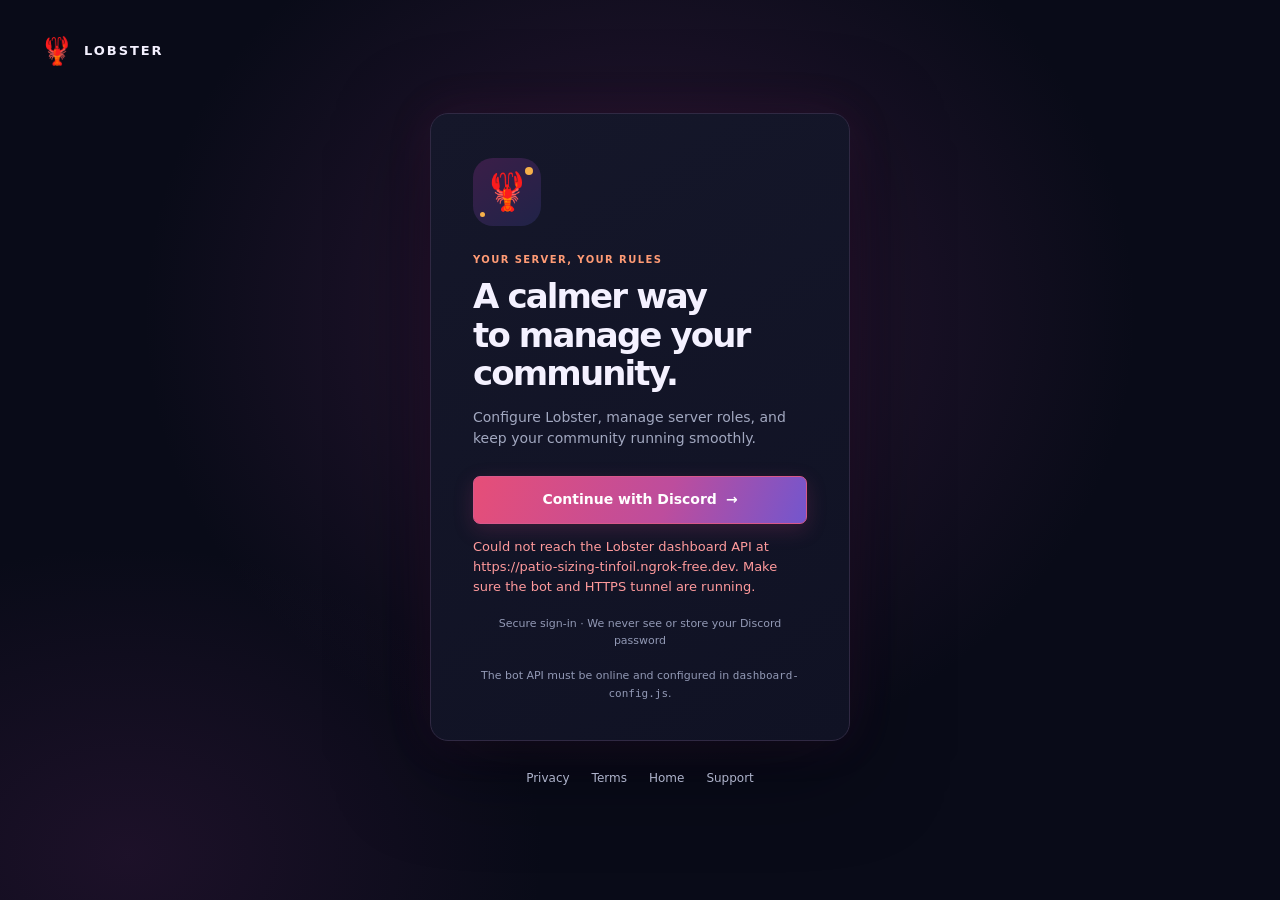
==== dashboard.html @ e535008e "Fix dashboard API access and add clean routes Use ngrok-compatible API requests, friendly dashboard " ====
<!doctype html>
<html lang="en">
  <head>
    <meta charset="utf-8">
    <meta name="viewport" content="width=device-width, initial-scale=1">
    <meta name="theme-color" content="#0b0d1c">
    <meta name="description" content="Manage your Discord server with the Lobster bot dashboard.">
    <meta http-equiv="Content-Security-Policy" content="default-src 'self'; script-src 'self'; style-src 'self' 'unsafe-inline'; img-src 'self' https://cdn.discordapp.com; connect-src 'self' https:; base-uri 'self'; object-src 'none'; form-action 'self'">
    <meta name="robots" content="noindex, nofollow">
    <title>Dashboard — Lobster</title>
    <link rel="stylesheet" href="dashboard.css">
    <script src="dashboard-config.js"></script>
    <script src="dashboard.js" defer></script>
  </head>
  <body>
    <div id="login-view" class="login-view">
      <a class="login-brand" href="/"><span>🦞</span> LOBSTER</a>
      <div class="login-card">
        <div class="login-art" aria-hidden="true"><span>🦞</span><i></i><b></b></div>
        <p class="eyebrow">YOUR SERVER, YOUR RULES</p>
        <h1>A calmer way<br>to manage your community.</h1>
        <p class="muted">Configure Lobster, manage server roles, and keep your community running smoothly.</p>
        <button id="login-button" class="button primary large">Continue with Discord <span>→</span></button>
        <p id="login-error" class="inline-error" role="alert" hidden></p>
        <p class="login-footnote">Secure sign-in · We never see or store your Discord password</p>
        <p class="login-footnote">The bot API must be online and configured in <code>dashboard-config.js</code>.</p>
      </div>
      <footer><a href="/privacy">Privacy</a><a href="/terms">Terms</a><a href="/">Home</a><a href="https://discord.gg/lobster" target="_blank" rel="noopener noreferrer">Support</a></footer>
    </div>

    <div id="app-view" class="app-shell" hidden>
      <aside id="sidebar" class="sidebar">
        <a class="sidebar-brand" href="/"><span>🦞</span> LOBSTER</a>
        <div class="server-shortcut">
          <div class="server-avatar">L</div>
          <div><strong>Control panel</strong><small>Discord bot dashboard</small></div>
        </div>
        <div class="nav-label">WORKSPACE</div>
        <nav id="navigation" class="navigation" aria-label="Dashboard pages">
          <button class="nav-item active" data-page="overview"><span>⌂</span> Home</button>
          <button class="nav-item" data-page="settings"><span>⚙</span> Settings</button>
          <button class="nav-item" data-page="roles"><span>♙</span> Role manager</button>
          <div class="nav-label nav-spaced">COMMUNITY</div>
          <button class="nav-item" data-page="welcome"><span>✦</span> Welcome & farewell</button>
          <button class="nav-item" data-page="automod"><span>⛨</span> Auto moderation</button>
          <button class="nav-item" data-page="verification"><span>✓</span> Verification</button>
          <button class="nav-item" data-page="logs"><span>▤</span> Audit logs</button>
          <button class="nav-item" data-page="levels"><span>↗</span> Level system</button>
          <button class="nav-item" data-page="replies"><span>↳</span> Auto replies</button>
          <button class="nav-item" data-page="security"><span>◈</span> Security</button>
          <button class="nav-item" data-page="server"><span>☷</span> Server tools</button>
        </nav>
        <div class="sidebar-bottom">
          <span class="status-dot"></span> Bot settings sync with Discord
          <a href="/privacy">Privacy & terms</a>
        </div>
      </aside>

      <main class="main-area">
        <header class="topbar">
          <button id="mobile-menu" class="icon-button mobile-menu" aria-label="Toggle navigation">☰</button>
          <div class="breadcrumbs"><span>Servers</span><b>/</b><strong id="breadcrumb-server">Select a server</strong></div>
          <div class="top-actions">
            <label class="server-select-label" for="guild-select">SERVER</label>
            <select id="guild-select" aria-label="Select a Discord server"><option value="">Loading servers…</option></select>
            <div id="user-menu" class="user-menu"></div>
          </div>
        </header>

        <div id="content" class="content">
          <div class="loading-state"><div class="spinner"></div><p>Connecting to Discord…</p></div>
        </div>
        <div id="toast" class="toast" role="status" aria-live="polite"></div>
      </main>
    </div>
  </body>
</html>
---- dashboard.css ----
:root {
  color-scheme: light;
  --bg: #f7f8fa;
  --paper: #fff;
  --ink: #272b35;
  --muted: #78808d;
  --line: #e9ebef;
  --orange: #ed6735;
  --orange-soft: #fff0e9;
  --green: #27956a;
  --sidebar: #181c25;
  --sidebar-text: #a9afbb;
  --shadow: 0 10px 30px rgba(25, 32, 46, .06);
}

* { box-sizing: border-box; }
body { margin: 0; background: var(--bg); color: var(--ink); font-family: Inter, ui-sans-serif, system-ui, -apple-system, BlinkMacSystemFont, "Segoe UI", sans-serif; font-size: 14px; line-height: 1.55; }
button, input, select, textarea { font: inherit; }
button { cursor: pointer; }
a { color: inherit; }
[hidden] { display: none !important; }

.login-view { display: flex; min-height: 100vh; flex-direction: column; align-items: center; justify-content: center; padding: 34px 20px; background: radial-gradient(ellipse at 50% 45%, #fff 0, #fbf8f5 42%, #f7f4f1 100%); }
.login-brand { position: absolute; top: 30px; left: 40px; display: flex; align-items: center; gap: 10px; color: var(--ink); font-size: 13px; font-weight: 850; letter-spacing: .15em; text-decoration: none; }
.login-brand span { font-size: 27px; letter-spacing: 0; }
.login-card { width: min(100%, 420px); padding: 44px 42px 38px; border: 1px solid var(--line); border-radius: 18px; background: var(--paper); box-shadow: var(--shadow); }
.login-art { position: relative; display: grid; width: 68px; height: 68px; place-items: center; margin-bottom: 26px; border-radius: 20px; background: var(--orange-soft); }
.login-art span { z-index: 1; font-size: 37px; }
.login-art i, .login-art b { position: absolute; width: 8px; height: 8px; border-radius: 50%; background: #f6b04a; }
.login-art i { top: 9px; right: 8px; }
.login-art b { bottom: 9px; left: 7px; width: 5px; height: 5px; }
.eyebrow { color: var(--orange); font-size: 10px; font-weight: 800; letter-spacing: .14em; }
.login-card h1 { margin: 10px 0 12px; font-size: 34px; line-height: 1.13; letter-spacing: -.055em; }
.muted { color: var(--muted); }
.login-card > .muted { margin-bottom: 26px; }
.button { display: inline-flex; min-height: 39px; align-items: center; justify-content: center; gap: 9px; padding: 9px 14px; border: 1px solid transparent; border-radius: 7px; background: white; color: var(--ink); font-weight: 700; transition: .15s ease; }
.button:hover { transform: translateY(-1px); }
.button.primary { background: var(--orange); color: white; box-shadow: 0 5px 12px #ed673533; }
.button.primary:hover { background: #d95728; }
.button.secondary { border-color: var(--line); background: white; }
.button.danger { border-color: #f3d2ce; background: #fff8f7; color: #c84639; }
.button.large { width: 100%; min-height: 48px; font-size: 14px; }
.login-footnote { margin: 18px 0 0; color: #9299a4; font-size: 11px; text-align: center; }
.login-view footer { display: flex; gap: 22px; margin-top: 28px; color: var(--muted); font-size: 12px; }
.login-view footer a { text-decoration: none; }
.inline-error { color: #bd3e34; font-size: 13px; }

.app-shell { min-height: 100vh; }
.sidebar { position: fixed; z-index: 3; top: 0; bottom: 0; left: 0; display: flex; width: 248px; flex-direction: column; padding: 20px 14px 14px; background: var(--sidebar); color: var(--sidebar-text); }
.sidebar-brand { display: flex; align-items: center; gap: 10px; padding: 0 11px 20px; color: white; font-size: 13px; font-weight: 850; letter-spacing: .15em; text-decoration: none; }
.sidebar-brand span { font-size: 26px; letter-spacing: 0; }
.server-shortcut { display: flex; align-items: center; gap: 10px; margin-bottom: 20px; padding: 12px 10px; border: 1px solid #ffffff10; border-radius: 9px; background: #ffffff08; }
.server-avatar { display: grid; width: 35px; height: 35px; flex: 0 0 35px; place-items: center; border-radius: 9px; background: #41495a; color: white; font-weight: 800; }
.server-shortcut strong, .server-shortcut small { display: block; max-width: 155px; overflow: hidden; text-overflow: ellipsis; white-space: nowrap; }
.server-shortcut strong { color: #fff; font-size: 12px; }
.server-shortcut small { margin-top: 2px; color: #9ca3b0; font-size: 10px; }
.nav-label { padding: 7px 10px; color: #737b8b; font-size: 9px; font-weight: 800; letter-spacing: .14em; }
.nav-spaced { margin-top: 12px; }
.navigation { overflow-y: auto; }
.nav-item { display: flex; width: 100%; align-items: center; gap: 12px; margin: 2px 0; padding: 9px 11px; border: 0; border-radius: 7px; background: transparent; color: #a9afbb; text-align: left; transition: .14s; }
.nav-item span { width: 17px; color: #8992a1; font-size: 15px; text-align: center; }
.nav-item:hover { background: #ffffff0b; color: white; }
.nav-item.active { background: #ed67351e; color: #ff986f; font-weight: 700; }
.nav-item.active span { color: #ff986f; }
.sidebar-bottom { margin-top: auto; padding: 15px 10px 4px; border-top: 1px solid #ffffff12; color: #8992a1; font-size: 10px; }
.status-dot, .online-dot { display: inline-block; width: 7px; height: 7px; margin-right: 5px; border-radius: 50%; background: #43c58b; }
.sidebar-bottom a { display: block; margin-top: 10px; color: #c0c5cf; text-decoration: none; }

.main-area { min-height: 100vh; margin-left: 248px; }
.topbar { position: sticky; z-index: 2; top: 0; display: flex; min-height: 69px; align-items: center; justify-content: space-between; gap: 20px; padding: 0 36px; border-bottom: 1px solid var(--line); background: #ffffffed; backdrop-filter: blur(10px); }
.breadcrumbs { display: flex; align-items: center; gap: 11px; color: var(--muted); font-size: 12px; }
.breadcrumbs b { color: #c0c5ce; font-weight: 500; }
.breadcrumbs strong { color: var(--ink); font-size: 13px; }
.top-actions { display: flex; align-items: center; gap: 9px; }
.server-select-label { color: #969daa; font-size: 9px; font-weight: 800; letter-spacing: .12em; }
.top-actions select { width: min(240px, 30vw); min-height: 36px; padding: 7px 30px 7px 10px; border: 1px solid var(--line); border-radius: 7px; background: white; color: var(--ink); font-weight: 650; }
.user-menu { display: flex; align-items: center; gap: 8px; margin-left: 7px; }
.user-menu img { width: 31px; height: 31px; border-radius: 50%; background: var(--orange-soft); }
.user-menu button { border: 0; background: none; color: var(--muted); font-size: 11px; }
.content { max-width: 1320px; margin: 0 auto; padding: 32px 36px 60px; }
.page-heading { display: flex; align-items: flex-start; justify-content: space-between; gap: 20px; margin-bottom: 26px; }
.page-heading h1 { margin: 2px 0 3px; font-size: 27px; letter-spacing: -.045em; }
.page-heading p { margin: 0; color: var(--muted); }
.eyebrow.small { margin: 0 0 5px; font-size: 9px; }
.grid { display: grid; grid-template-columns: repeat(2, minmax(0, 1fr)); gap: 17px; }
.grid.three { grid-template-columns: repeat(3, minmax(0, 1fr)); }
.grid.one { grid-template-columns: 1fr; }
.card { min-width: 0; padding: 20px; border: 1px solid var(--line); border-radius: 10px; background: var(--paper); box-shadow: 0 2px 4px #20283805; }
.card + .card { margin-top: 17px; }
.grid .card + .card { margin-top: 0; }
.card-head { display: flex; align-items: flex-start; justify-content: space-between; gap: 14px; margin-bottom: 16px; }
.card-head h2, .card h2 { margin: 0; font-size: 14px; letter-spacing: -.02em; }
.card-head p { margin: 3px 0 0; color: var(--muted); font-size: 11px; }
.stats-card { position: relative; overflow: hidden; }
.stats-card .stat-label { color: var(--muted); font-size: 11px; }
.stats-card .stat-value { margin-top: 7px; font-size: 26px; font-weight: 780; letter-spacing: -.04em; }
.stats-card .stat-icon { position: absolute; top: 16px; right: 17px; color: var(--orange); font-size: 20px; }
.welcome-banner { display: flex; align-items: center; justify-content: space-between; gap: 18px; padding: 20px 22px; border-radius: 10px; background: linear-gradient(105deg, #282b37, #444052); color: white; }
.welcome-banner h2 { margin: 1px 0 3px; font-size: 18px; }
.welcome-banner p { margin: 0; color: #c5c6d0; font-size: 12px; }
.welcome-banner .button { flex: 0 0 auto; }
.quick-grid { margin-top: 18px; }
.quick-action { display: flex; width: 100%; align-items: center; gap: 12px; padding: 14px; border: 1px solid var(--line); border-radius: 9px; background: white; color: var(--ink); text-align: left; }
.quick-action:hover { border-color: #f1b299; }
.quick-icon { display: grid; width: 34px; height: 34px; flex: 0 0 34px; place-items: center; border-radius: 9px; background: var(--orange-soft); color: var(--orange); font-size: 16px; }
.quick-action strong, .quick-action small { display: block; }
.quick-action strong { font-size: 12px; }
.quick-action small { margin-top: 2px; color: var(--muted); font-size: 10px; }
.field { display: grid; gap: 6px; margin-bottom: 15px; }
.field:last-child { margin-bottom: 0; }
.field label, .field-label { color: #434956; font-size: 11px; font-weight: 700; }
.field-help { margin-top: -3px; color: var(--muted); font-size: 10px; }
.field input:not([type=checkbox]):not([type=color]), .field select, .field textarea, .role-input { width: 100%; min-height: 38px; padding: 8px 10px; border: 1px solid #e1e4e9; border-radius: 6px; outline: none; background: white; color: var(--ink); }
.field textarea { min-height: 79px; resize: vertical; }
.field input:focus, .field select:focus, .field textarea:focus, .role-input:focus { border-color: #ee9a77; box-shadow: 0 0 0 3px #ed67351c; }
.field input[type=color] { width: 54px; height: 36px; padding: 2px; border: 1px solid var(--line); border-radius: 6px; background: white; }
.form-row { display: grid; grid-template-columns: repeat(2, minmax(0, 1fr)); gap: 12px; }
.switch-row { display: flex; min-height: 52px; align-items: center; justify-content: space-between; gap: 14px; padding: 10px 0; border-bottom: 1px solid #f0f1f3; }
.switch-row:first-child { padding-top: 0; }
.switch-row:last-of-type { border-bottom: 0; }
.switch-copy strong, .switch-copy small { display: block; }
.switch-copy strong { font-size: 12px; }
.switch-copy small { margin-top: 2px; color: var(--muted); font-size: 10px; }
.switch { position: relative; display: inline-flex; width: 36px; height: 20px; flex: 0 0 36px; }
.switch input { width: 1px; height: 1px; opacity: 0; }
.switch span { position: absolute; inset: 0; border-radius: 20px; background: #c9cdd4; cursor: pointer; transition: .18s; }
.switch span::before { position: absolute; top: 3px; left: 3px; width: 14px; height: 14px; border-radius: 50%; background: white; content: ""; transition: .18s; box-shadow: 0 1px 3px #0002; }
.switch input:checked + span { background: #36aa7c; }
.switch input:checked + span::before { transform: translateX(16px); }
.switch input:focus-visible + span { outline: 3px solid #ed673550; }
.inline-controls { display: grid; grid-template-columns: repeat(2, minmax(0, 1fr)); gap: 9px; margin: 8px 0 4px; }
.inline-controls .field { margin: 0; }
.form-actions { display: flex; align-items: center; justify-content: flex-end; gap: 9px; margin-top: 17px; padding-top: 14px; border-top: 1px solid #f0f1f3; }
.save-status { margin-right: auto; color: var(--green); font-size: 11px; }
.hint { padding: 11px 13px; border-radius: 7px; background: #f6f7f9; color: #67707d; font-size: 11px; }
.warning { background: #fff5e9; color: #815b26; }
.category-table { width: 100%; border-collapse: collapse; }
.category-table th { padding: 5px 7px 10px; color: #8b93a0; font-size: 9px; letter-spacing: .06em; text-align: left; text-transform: uppercase; }
.category-table td { padding: 8px 7px; border-top: 1px solid #f0f1f3; }
.category-table td:last-child { min-width: 150px; }
.category-table select { width: 100%; min-height: 33px; padding: 5px 7px; border: 1px solid #e5e7eb; border-radius: 5px; background: white; color: var(--ink); font-size: 10px; }
.table-wrap { overflow-x: auto; }
.role-card { display: grid; grid-template-columns: minmax(0, 1fr) 92px auto; align-items: center; gap: 10px; padding: 10px 0; border-top: 1px solid #f0f1f3; }
.role-name { display: flex; min-width: 0; align-items: center; gap: 8px; }
.role-color { width: 12px; height: 12px; flex: 0 0 12px; border: 1px solid #0001; border-radius: 50%; }
.role-input { min-height: 34px; padding: 6px 8px; }
.role-color-input { width: 38px; height: 31px; padding: 2px; border: 1px solid var(--line); border-radius: 5px; }
.role-edit-actions { display: flex; gap: 5px; }
.button.small { min-height: 31px; padding: 5px 9px; font-size: 10px; }
.bot-tag { padding: 3px 6px; border-radius: 4px; background: #f0f1f3; color: #777f8c; font-size: 9px; }
.empty-state { padding: 32px 16px; color: var(--muted); text-align: center; }
.empty-state strong { display: block; margin-bottom: 4px; color: var(--ink); }
.loading-state { display: grid; min-height: 55vh; align-content: center; justify-items: center; color: var(--muted); }
.spinner { width: 27px; height: 27px; border: 3px solid #e4e7eb; border-top-color: var(--orange); border-radius: 50%; animation: spin .8s linear infinite; }
@keyframes spin { to { transform: rotate(360deg); } }
.toast { position: fixed; z-index: 8; right: 26px; bottom: 24px; max-width: 380px; padding: 11px 15px; border-radius: 8px; background: #292d37; color: white; box-shadow: var(--shadow); opacity: 0; pointer-events: none; transform: translateY(8px); transition: .2s; }
.toast.show { opacity: 1; transform: translateY(0); }
.toast.error { background: #ad4035; }
.icon-button { width: 36px; height: 34px; border: 1px solid var(--line); border-radius: 6px; background: white; color: var(--ink); }
.mobile-menu { display: none; }

@media (max-width: 1050px) {
  .sidebar { width: 218px; }
  .main-area { margin-left: 218px; }
  .topbar { padding: 0 23px; }
  .content { padding: 28px 23px 50px; }
}
@media (max-width: 760px) {
  .sidebar { width: 248px; box-shadow: 12px 0 30px #13172033; transform: translateX(-105%); transition: transform .2s; }
  .sidebar.open { transform: translateX(0); }
  .main-area { margin-left: 0; }
  .topbar { min-height: 60px; gap: 9px; padding: 0 13px; }
  .mobile-menu { display: block; flex: 0 0 36px; }
  .breadcrumbs { gap: 6px; overflow: hidden; white-space: nowrap; }
  .breadcrumbs > span, .breadcrumbs > b { display: none; }
  .top-actions { gap: 6px; }
  .server-select-label { display: none; }
  .top-actions select { width: min(38vw, 180px); }
  .user-menu img { width: 28px; height: 28px; }
  .user-menu button { display: none; }
  .content { padding: 24px 14px 40px; }
  .grid, .grid.three { grid-template-columns: 1fr; }
  .page-heading { margin-bottom: 19px; }
  .page-heading h1 { font-size: 23px; }
  .welcome-banner { align-items: flex-start; flex-direction: column; }
  .login-brand { top: 18px; left: 20px; }
  .login-card { padding: 33px 24px 28px; }
  .category-table td:last-child { min-width: 125px; }
}
@media (max-width: 420px) {
  .form-row { grid-template-columns: 1fr; gap: 0; }
  .role-card { grid-template-columns: minmax(0, 1fr) 64px; }
  .role-edit-actions { grid-column: 1 / -1; justify-content: flex-end; }
}

/* Lobster's midnight plum dashboard theme */
:root {
  color-scheme: dark;
  --bg: #090b18;
  --paper: #111528;
  --ink: #f4f1ff;
  --muted: #9ca3bd;
  --line: #272943;
  --orange: #ff7957;
  --orange-soft: #351c32;
  --green: #49d6a0;
  --sidebar: #0d1020;
  --sidebar-text: #aeb3cb;
  --shadow: 0 18px 48px #05061180;
}

body {
  background:
    radial-gradient(ellipse at 82% -15%, #722b7152 0, transparent 38rem),
    radial-gradient(ellipse at 27% 105%, #49218b30 0, transparent 42rem),
    var(--bg);
  color: var(--ink);
}

.login-view {
  background:
    radial-gradient(ellipse at 50% 35%, #57275a70 0, transparent 31rem),
    radial-gradient(ellipse at 10% 95%, #58225b40 0, transparent 26rem),
    #090b18;
}
.login-brand, .login-card h1 { color: #f4f1ff; }
.login-card {
  border-color: #302943;
  background: linear-gradient(150deg, #15172a, #101224);
  box-shadow: 0 24px 90px #03040b80, 0 0 45px #c3338220;
}
.login-art { background: linear-gradient(145deg, #3b1e48, #202348); }
.login-footnote { color: #9299b5; }
.login-view footer { color: #aeb3cb; }
.inline-error { color: #ff9a9c; }

.app-shell { position: relative; isolation: isolate; }
.app-shell::before {
  position: fixed;
  z-index: -1;
  inset: 0;
  background:
    radial-gradient(ellipse at 74% 0%, #74266a2b 0, transparent 38rem),
    radial-gradient(ellipse at 14% 100%, #4e26872b 0, transparent 42rem);
  content: "";
  pointer-events: none;
}
.sidebar {
  border-right: 1px solid #28243e;
  background: linear-gradient(180deg, #0c1220f7, #140c22f7 72%, #1b0c28f7);
  box-shadow: 12px 0 40px #05051025;
}
.sidebar-brand { border-bottom: 1px solid #ffffff0b; }
.sidebar-brand span { filter: drop-shadow(0 0 12px #ff77586b); }
.server-shortcut {
  border-color: #a7477933;
  background: linear-gradient(110deg, #44204482, #25234875);
}
.server-avatar {
  border: 1px solid #f78a7b45;
  background: linear-gradient(145deg, #e14c83, #6638b6);
  box-shadow: 0 0 18px #d84a8730;
}
.server-shortcut strong { color: #f5f2ff; }
.server-shortcut small { color: #a6abc5; }
.nav-label { color: #777f9c; }
.nav-item { color: #aeb3cb; }
.nav-item span { color: #9299b5; }
.nav-item:hover { background: #ffffff0c; color: #fff; }
.nav-item.active {
  background: linear-gradient(100deg, #c4427938, #7350c02c);
  color: #ffd6eb;
  box-shadow: inset 2px 0 #f06d9c, 0 5px 20px #03040b20;
}
.nav-item.active span { color: #ff8aba; }
.sidebar-bottom { border-color: #ffffff12; color: #9299b5; }
.sidebar-bottom a { color: #e1d9f4; }

.main-area { background: transparent; }
.topbar {
  border-color: #29243d;
  background: #0b0d1de8;
  box-shadow: 0 8px 30px #05061124;
}
.breadcrumbs { color: #9ca3bd; }
.breadcrumbs b { color: #5c6079; }
.breadcrumbs strong { color: #f4f1ff; }
.server-select-label { color: #888fae; }
.top-actions select {
  border-color: #33314d;
  background: #15172a;
  color: #f1efff;
}
.user-menu img { background: #302141; box-shadow: 0 0 0 2px #e66a9b55; }
.user-menu button { color: #bbc0d5; }
.page-heading h1 { color: #fbf8ff; }
.page-heading > div > p:not(.eyebrow) { color: #a2a8c0; }
.eyebrow { color: #ff9b75; }
.eyebrow.small { color: #e883a9; }

.card {
  border-color: #282b45;
  background: linear-gradient(145deg, #14182c, #101326);
  box-shadow: 0 9px 26px #03040b38, inset 0 1px #ffffff06;
}
.card-head h2, .card h2 { color: #f1efff; }
.card-head p, .muted { color: #a2a8c0; }
.stats-card {
  background:
    radial-gradient(ellipse at 100% 0%, #c6478430, transparent 12rem),
    linear-gradient(145deg, #171a30, #101326);
}
.stats-card .stat-label { color: #a2a8c0; }
.stats-card .stat-value { color: #fbf8ff; }
.stats-card .stat-icon { color: #f17fa8; text-shadow: 0 0 15px #db538c70; }
.welcome-banner {
  border: 1px solid #df72a53b;
  background:
    radial-gradient(ellipse at 86% 12%, #be4c9b43, transparent 19rem),
    linear-gradient(110deg, #261633, #1a1b3a 58%, #31183b);
  box-shadow: 0 16px 40px #05061150, inset 0 1px #ffffff0b;
}
.welcome-banner h2 { color: #fff7fc; }
.welcome-banner p { color: #c1b8ce; }
.quick-action {
  border-color: #292b45;
  background: linear-gradient(145deg, #15192c, #101326);
  color: #f2efff;
}
.quick-action:hover { border-color: #bd568955; background: #1b1a32; }
.quick-action small { color: #a2a8c0; }
.quick-icon {
  border: 1px solid #d4578738;
  background: linear-gradient(145deg, #542647, #28234a);
  color: #ff93b8;
}

.field label, .field-label { color: #d5d3e8; }
.field input:not([type=checkbox]):not([type=color]),
.field select, .field textarea, .role-input,
.category-table select {
  border-color: #343650;
  background: #0c1020;
  color: #f1efff;
}
.field select option { background: #111528; color: #f1efff; }
.field input:focus, .field select:focus, .field textarea:focus, .role-input:focus {
  border-color: #df719e;
  box-shadow: 0 0 0 3px #dc5c9924;
}
.field input[type=color], .role-color-input {
  border-color: #343650;
  background: #0c1020;
}
.switch-row, .form-actions, .role-card { border-color: #292b43; }
.switch-copy strong { color: #ece9fa; }
.switch-copy small, .field-help { color: #999fb8; }
.switch span { background: #4d5268; }
.switch input:checked + span { background: #37b98c; }
.switch input:focus-visible + span { outline-color: #e879aa70; }
.button {
  border-color: #353650;
  background: #191c31;
  color: #efedff;
}
.button.primary {
  border-color: #d7588a;
  background: linear-gradient(110deg, #e64e78, #bd4d9d 58%, #7356cd);
  color: #fff;
  box-shadow: 0 6px 20px #c23e7935;
}
.button.primary:hover { background: linear-gradient(110deg, #f05d83, #c956a8 58%, #8063de); }
.button.secondary { border-color: #393650; background: #19182d; color: #e8e4f5; }
.button.danger { border-color: #6d354a; background: #321a2a; color: #ff9aa6; }
.save-status { color: #66ddb0; }
.hint { background: #1c2035; color: #b4bad0; }
.hint.warning, .warning { background: #39291e; color: #ffd291; }
.category-table th { color: #a2a8c0; }
.category-table td, .role-card { border-color: #292b43; }
.bot-tag { background: #292d43; color: #b3bad2; }
.role-color { border-color: #ffffff30; }
.empty-state { color: #a2a8c0; }
.empty-state strong { color: #f1efff; }
.loading-state { color: #a2a8c0; }
.spinner { border-color: #353650; border-top-color: #f17fa8; }
.toast { background: #252239; color: #fff; }
.toast.error { background: #8b3448; }
.icon-button {
  border-color: #353650;
  background: #15172a;
  color: #ece9fa;
}

@media (max-width: 760px) {
  .sidebar { box-shadow: 15px 0 45px #050510b0; }
  .topbar { background: #0b0d1df5; }
}
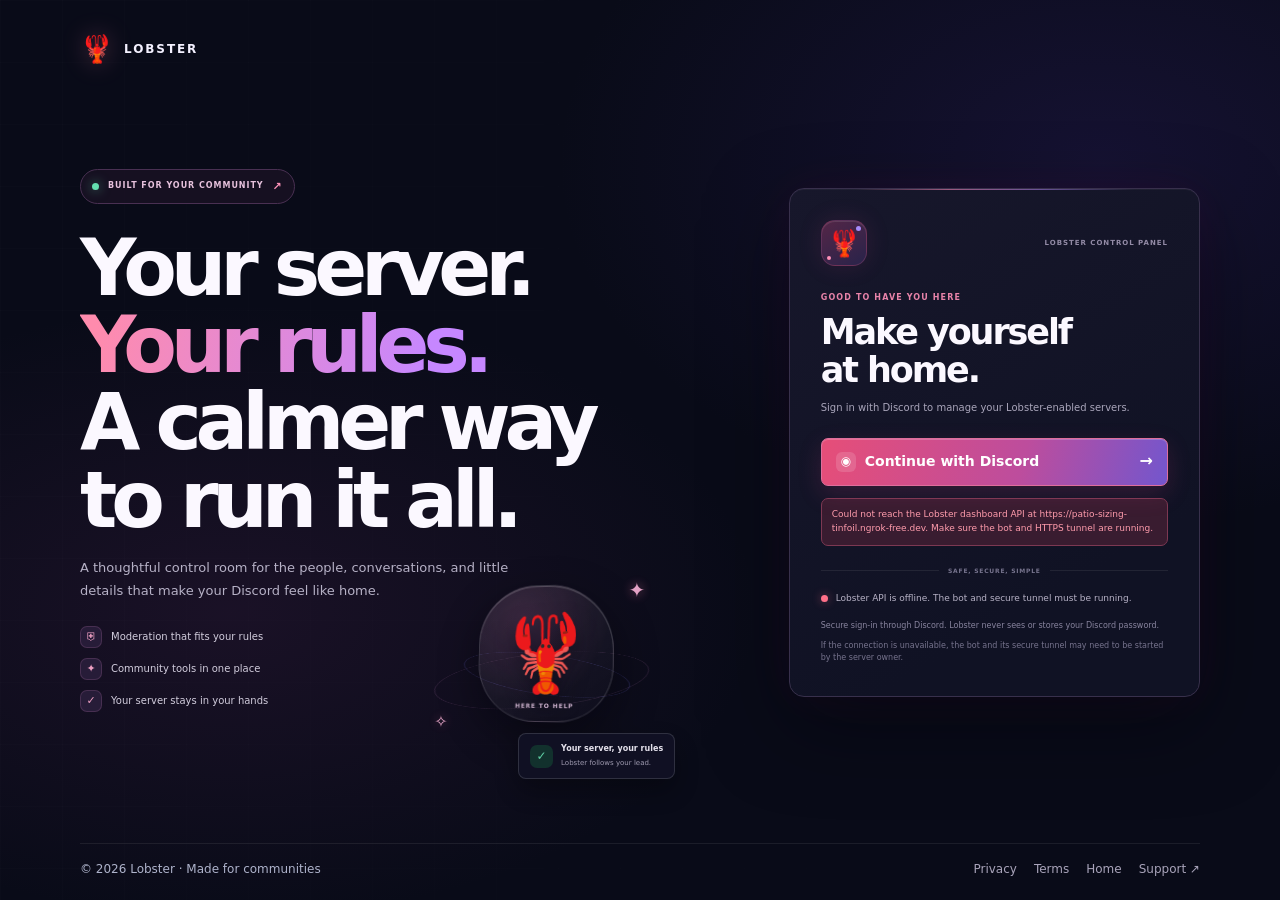
==== commit b20be8b6: "Redesign dashboard sign-in experience Co-authored-by: Copilot <223556219+Copilot@users.noreply.githu" ====
--- a/dashboard.html
+++ b/dashboard.html
@@ -15,17 +15,39 @@
   <body>
     <div id="login-view" class="login-view">
       <a class="login-brand" href="/"><span>🦞</span> LOBSTER</a>
-      <div class="login-card">
-        <div class="login-art" aria-hidden="true"><span>🦞</span><i></i><b></b></div>
-        <p class="eyebrow">YOUR SERVER, YOUR RULES</p>
-        <h1>A calmer way<br>to manage your community.</h1>
-        <p class="muted">Configure Lobster, manage server roles, and keep your community running smoothly.</p>
-        <button id="login-button" class="button primary large">Continue with Discord <span>→</span></button>
-        <p id="login-error" class="inline-error" role="alert" hidden></p>
-        <p class="login-footnote">Secure sign-in · We never see or store your Discord password</p>
-        <p class="login-footnote">The bot API must be online and configured in <code>dashboard-config.js</code>.</p>
-      </div>
-      <footer><a href="/privacy">Privacy</a><a href="/terms">Terms</a><a href="/">Home</a><a href="https://discord.gg/lobster" target="_blank" rel="noopener noreferrer">Support</a></footer>
+      <main class="login-layout">
+        <section class="login-showcase">
+          <a class="login-kicker" href="https://discord.gg/lobster" target="_blank" rel="noopener noreferrer"><span></span> BUILT FOR YOUR COMMUNITY <b>↗</b></a>
+          <h1>Your server.<br><span>Your rules.</span><br>A calmer way<br>to run it all.</h1>
+          <p class="login-showcase-copy">A thoughtful control room for the people, conversations, and little details that make your Discord feel like home.</p>
+          <div class="login-benefits" aria-label="Lobster dashboard features">
+            <span><i>⛨</i> Moderation that fits your rules</span>
+            <span><i>✦</i> Community tools in one place</span>
+            <span><i>✓</i> Your server stays in your hands</span>
+          </div>
+          <div class="login-crab-scene" aria-hidden="true">
+            <div class="login-orbit login-orbit-one"></div>
+            <div class="login-orbit login-orbit-two"></div>
+            <span class="login-crab-spark login-spark-one">✦</span>
+            <span class="login-crab-spark login-spark-two">✧</span>
+            <div class="login-crab-glass"><span>🦞</span><small>HERE TO HELP</small></div>
+            <div class="login-trust-float"><i>✓</i><span><b>Your server, your rules</b><small>Lobster follows your lead.</small></span></div>
+          </div>
+        </section>
+        <section class="login-card" aria-labelledby="login-title">
+          <div class="login-card-top"><span class="login-art" aria-hidden="true"><span>🦞</span><i></i><b></b></span><span class="login-card-label">LOBSTER CONTROL PANEL</span></div>
+          <p class="eyebrow">GOOD TO HAVE YOU HERE</p>
+          <h2 id="login-title">Make yourself<br>at home.</h2>
+          <p class="login-card-copy">Sign in with Discord to manage your Lobster-enabled servers.</p>
+          <button id="login-button" class="button primary large"><span class="discord-mark" aria-hidden="true">◉</span> Continue with Discord <span class="login-button-arrow" aria-hidden="true">→</span></button>
+          <p id="login-error" class="inline-error" role="alert" hidden></p>
+          <div class="login-divider"><span></span><small>SAFE, SECURE, SIMPLE</small><span></span></div>
+          <div class="login-api-status" aria-live="polite"><i id="login-api-status-dot"></i><span id="login-api-status-text">Checking the Lobster connection…</span></div>
+          <p class="login-footnote">Secure sign-in through Discord. Lobster never sees or stores your Discord password.</p>
+          <p class="login-footnote login-api-help">If the connection is unavailable, the bot and its secure tunnel may need to be started by the server owner.</p>
+        </section>
+      </main>
+      <footer class="login-footer"><span>© 2026 Lobster · Made for communities</span><nav aria-label="Legal and support"><a href="/privacy">Privacy</a><a href="/terms">Terms</a><a href="/">Home</a><a href="https://discord.gg/lobster" target="_blank" rel="noopener noreferrer">Support <span aria-hidden="true">↗</span></a></nav></footer>
     </div>
 
     <div id="app-view" class="app-shell" hidden>
--- a/dashboard.css
+++ b/dashboard.css
@@ -395,3 +395,237 @@
   .sidebar { box-shadow: 15px 0 45px #050510b0; }
   .topbar { background: #0b0d1df5; }
 }
+
+.welcome-banner-actions { display: flex; flex-wrap: wrap; gap: 8px; }
+.overview-features, .overview-bot-status { margin-top: 18px; }
+.feature-status-grid { display: grid; grid-template-columns: repeat(2, minmax(0, 1fr)); gap: 8px 18px; }
+.feature-status {
+  display: flex;
+  min-width: 0;
+  align-items: center;
+  gap: 10px;
+  padding: 11px 9px;
+  border: 1px solid transparent;
+  border-radius: 8px;
+  background: transparent;
+  color: var(--ink);
+  text-align: left;
+  cursor: pointer;
+}
+.feature-status:hover, .feature-status:focus-visible { border-color: #393650; background: #19182d; outline: none; }
+.feature-status-dot { width: 8px; height: 8px; flex: 0 0 8px; border-radius: 50%; background: #747a91; }
+.feature-status-dot.is-active { background: #49d6a0; box-shadow: 0 0 10px #49d6a055; }
+.feature-status-copy { min-width: 0; flex: 1; }
+.feature-status-copy strong, .feature-status-copy small { display: block; }
+.feature-status-copy strong { font-size: 11px; }
+.feature-status-copy small { overflow: hidden; margin-top: 3px; color: var(--muted); font-size: 10px; text-overflow: ellipsis; white-space: nowrap; }
+.feature-status-state { color: var(--muted); font-size: 10px; }
+.feature-status-dot.is-active + .feature-status-copy + .feature-status-state { color: #66ddb0; }
+.overview-bot-status .muted { margin-bottom: 0; }
+
+@media (max-width: 760px) {
+  .welcome-banner-actions { width: 100%; }
+  .feature-status-grid { grid-template-columns: 1fr; }
+}
+
+.automod-rules-grid { display: grid; grid-template-columns: repeat(2, minmax(0, 1fr)); gap: 12px; margin-top: 16px; }
+.automod-rule-card { min-width: 0; padding: 15px; border: 1px solid var(--line); border-radius: 9px; background: linear-gradient(145deg, #15192c, #101326); }
+.automod-rule-top { display: flex; align-items: flex-start; justify-content: space-between; gap: 10px; }
+.automod-rule-top .switch-row { min-width: 0; flex: 1; align-items: flex-start; gap: 8px; padding: 0; border: 0; }
+.automod-rule-top .switch-copy { min-width: 0; }
+.automod-rule-top .switch-copy strong { font-size: 12px; }
+.automod-rule-top .switch-copy small { line-height: 1.5; }
+.automod-rule-state { flex: 0 0 auto; padding: 3px 7px; border-radius: 20px; background: #292d43; color: #b3bad2; font-size: 9px; }
+.automod-rule-state.is-on { background: #14352f; color: #66ddb0; }
+.automod-rule-settings { margin-top: 11px; border-top: 1px solid #292b43; }
+.automod-rule-settings summary { padding-top: 10px; color: #f29aba; font-size: 10px; cursor: pointer; }
+.automod-rule-controls { display: grid; grid-template-columns: repeat(2, minmax(0, 1fr)); gap: 0 10px; padding-top: 12px; }
+.automod-rule-controls .field { min-width: 0; }
+.automod-words-card { grid-column: 1 / -1; }
+.automod-words-card .field { margin: 15px 0 0; }
+.automod-note { margin-top: 15px; }
+.protection-scope { margin: 14px 0; padding: 12px; border: 1px solid #292b43; border-radius: 8px; background: #0c1020; }
+.protection-scope > strong { font-size: 11px; }
+.protection-tags { display: flex; flex-wrap: wrap; gap: 6px; margin: 9px 0; }
+.protection-tags span { padding: 5px 8px; border: 1px solid #393650; border-radius: 20px; color: #d5d1e8; font-size: 10px; }
+
+@media (max-width: 760px) {
+  .automod-rules-grid { grid-template-columns: 1fr; }
+  .automod-words-card { grid-column: auto; }
+}
+
+.login-view {
+  position: relative;
+  display: flex;
+  min-height: 100vh;
+  flex-direction: column;
+  justify-content: space-between;
+  overflow: hidden;
+  padding: 28px max(32px, calc((100vw - 1220px) / 2)) 21px;
+  background:
+    radial-gradient(ellipse at 18% 68%, #57275a38 0, transparent 33rem),
+    radial-gradient(ellipse at 86% 18%, #3c27843d 0, transparent 34rem),
+    #090b18;
+}
+.login-view::before {
+  position: absolute;
+  inset: 0;
+  background-image: linear-gradient(#ffffff05 1px, transparent 1px), linear-gradient(90deg, #ffffff05 1px, transparent 1px);
+  background-size: 62px 62px;
+  content: "";
+  mask-image: linear-gradient(90deg, #0009, transparent 85%);
+  pointer-events: none;
+}
+.login-brand {
+  position: relative;
+  z-index: 1;
+  top: auto;
+  left: auto;
+  display: inline-flex;
+  width: fit-content;
+  align-items: center;
+  gap: 10px;
+  color: #f4f1ff;
+  font-size: 12px;
+  letter-spacing: .16em;
+}
+.login-brand { width: min(100%, 1120px); }
+.login-brand span { filter: drop-shadow(0 0 12px #f17fa866); }
+.login-layout {
+  position: relative;
+  z-index: 1;
+  display: grid;
+  width: min(100%, 1120px);
+  grid-template-columns: minmax(0, 1.15fr) minmax(360px, .78fr);
+  align-items: center;
+  gap: clamp(45px, 8vw, 120px);
+  margin: 28px auto;
+}
+.login-showcase { position: relative; min-width: 0; padding: 10px 0 15px; }
+.login-kicker {
+  display: inline-flex;
+  align-items: center;
+  gap: 9px;
+  padding: 8px 11px;
+  border: 1px solid #493052;
+  border-radius: 30px;
+  background: #1e1327a8;
+  color: #e7c2dd;
+  font-size: 8px;
+  font-weight: 850;
+  letter-spacing: .12em;
+  text-decoration: none;
+}
+.login-kicker > span { width: 7px; height: 7px; border-radius: 50%; background: #65dfb0; box-shadow: 0 0 12px #65dfb0a0; }
+.login-kicker b { color: #ff92b9; font-size: 11px; }
+.login-showcase h1 {
+  margin: 26px 0 17px;
+  color: #fbf8ff;
+  font-size: clamp(3.4rem, 6.1vw, 5.5rem);
+  font-weight: 830;
+  line-height: .99;
+  letter-spacing: -.078em;
+}
+.login-showcase h1 span, .login-showcase h1 br + span {
+  background: linear-gradient(100deg, #ff8bad 5%, #c687ff 85%);
+  background-clip: text;
+  -webkit-text-fill-color: transparent;
+}
+.login-showcase-copy { max-width: 445px; margin: 0; color: #b6b1c6; font-size: 13px; line-height: 1.8; }
+.login-benefits { display: grid; gap: 10px; margin-top: 23px; }
+.login-benefits span { display: flex; align-items: center; gap: 9px; color: #d2cddd; font-size: 10px; }
+.login-benefits i { display: grid; width: 22px; height: 22px; place-items: center; border: 1px solid #9f629544; border-radius: 7px; background: #271c38; color: #ed9fc2; font-size: 11px; font-style: normal; }
+.login-crab-scene { position: absolute; right: 3%; bottom: -53px; width: 245px; height: 205px; perspective: 700px; opacity: .94; pointer-events: none; }
+.login-orbit { position: absolute; top: 35px; left: 10px; width: 225px; height: 135px; border: 1px solid #c884c42b; border-radius: 50%; transform: rotateX(68deg) rotateZ(-23deg); }
+.login-orbit-two { top: 48px; left: 31px; width: 180px; height: 100px; border-color: #8582ff30; transform: rotateX(68deg) rotateZ(28deg); }
+.login-crab-glass { position: absolute; top: 9px; left: 53px; display: grid; width: 138px; height: 138px; place-items: center; border: 1px solid #ffffff27; border-radius: 43% 48% 40% 43%; background: radial-gradient(circle at 35% 25%, #75416a55, transparent 62%), linear-gradient(145deg, #ffffff14, #ffffff03); box-shadow: 0 15px 45px #03020b80, inset 0 1px #ffffff34; transform: rotateY(-12deg) rotateX(5deg); animation: login-crab-float 6s ease-in-out infinite; }
+.login-crab-glass > span { font-size: 76px; line-height: 1; filter: drop-shadow(0 10px 10px #02020b80); }
+.login-crab-glass small { position: absolute; bottom: 11px; color: #dbbeda; font-size: 6px; font-weight: 850; letter-spacing: .15em; }
+.login-crab-spark { position: absolute; z-index: 2; color: #f1acd0; text-shadow: 0 0 12px #ff82ac99; animation: login-sparkle 3s ease-in-out infinite; }
+.login-spark-one { top: 0; right: 23px; font-size: 20px; }
+.login-spark-two { bottom: 45px; left: 11px; font-size: 16px; animation-delay: -1s; }
+.login-trust-float { position: absolute; z-index: 3; right: -7px; bottom: 1px; display: flex; align-items: center; gap: 8px; padding: 9px 11px; border: 1px solid #ffffff24; border-radius: 8px; background: #121326eb; box-shadow: 0 12px 27px #0005; }
+.login-trust-float > i { display: grid; width: 23px; height: 23px; place-items: center; border-radius: 7px; background: #14352f; color: #66ddb0; font-size: 12px; font-style: normal; }
+.login-trust-float b, .login-trust-float small { display: block; }
+.login-trust-float b { color: #f3eff9; font-size: 8px; }
+.login-trust-float small { margin-top: 2px; color: #a9a3b9; font-size: 7px; }
+@keyframes login-crab-float { 0%, 100% { translate: 0 0; } 50% { translate: 0 -8px; } }
+@keyframes login-sparkle { 0%, 100% { opacity: .55; scale: .85; } 50% { opacity: 1; scale: 1.12; } }
+
+.login-card {
+  position: relative;
+  width: 100%;
+  padding: 31px;
+  border: 1px solid #38304c;
+  border-radius: 15px;
+  background: linear-gradient(150deg, #17172b, #101224 75%);
+  box-shadow: 0 28px 80px #03040b80, 0 0 45px #c3338216, inset 0 1px #ffffff0b;
+}
+.login-card::before { position: absolute; top: 0; right: 16%; left: 16%; height: 1px; background: linear-gradient(90deg, transparent, #e77eaf9c, #a47ce88c, transparent); content: ""; }
+.login-card-top { display: flex; align-items: center; justify-content: space-between; margin-bottom: 26px; }
+.login-art { width: 46px; height: 46px; margin: 0; border: 1px solid #d4578740; border-radius: 14px; background: linear-gradient(145deg, #542647, #28234a); box-shadow: 0 0 25px #c4458d23, inset 0 1px #ffffff1b; }
+.login-art span { font-size: 26px; }
+.login-art i { top: 5px; right: 5px; width: 5px; height: 5px; background: #a78bfa; }
+.login-art b { bottom: 5px; left: 5px; width: 4px; height: 4px; background: #ff91b8; }
+.login-card-label { color: #938ba6; font-size: 7px; font-weight: 850; letter-spacing: .14em; }
+.login-card .eyebrow { margin: 0; color: #e883a9; font-size: 8px; }
+.login-card h2 { margin: 10px 0 10px; color: #fbf8ff; font-size: 35px; font-weight: 790; line-height: 1.06; letter-spacing: -.06em; }
+.login-card-copy { margin: 0 0 22px; color: #a9a5ba; font-size: 10px; line-height: 1.7; }
+.login-card .button.primary { border: 1px solid #df6e9c; background: linear-gradient(105deg, #e64e78, #bd4d9d 58%, #7356cd); box-shadow: 0 8px 23px #c23e7932, inset 0 1px #ffffff33; }
+.login-card .button.primary:hover { background: linear-gradient(105deg, #f05d83, #c956a8 58%, #8063de); box-shadow: 0 10px 29px #c23e7945; }
+.login-card .button.primary:disabled { cursor: wait; opacity: .72; transform: none; }
+.discord-mark { display: grid; width: 20px; height: 20px; place-items: center; border-radius: 6px; background: #ffffff24; font-size: 12px; }
+.login-button-arrow { margin-left: auto; font-size: 16px; }
+.login-divider { display: flex; align-items: center; gap: 9px; margin-top: 20px; }
+.login-divider span { height: 1px; flex: 1; background: #ffffff13; }
+.login-divider small { color: #77748e; font-size: 6px; font-weight: 850; letter-spacing: .13em; }
+.login-api-status { display: flex; align-items: center; gap: 8px; margin-top: 17px; color: #b7b2c6; font-size: 9px; }
+.login-api-status > i { width: 7px; height: 7px; flex: 0 0 7px; border-radius: 50%; background: #eab967; box-shadow: 0 0 10px #eab96777; }
+.login-api-status.is-ready > i { background: #60dbaa; box-shadow: 0 0 10px #60dbaa88; }
+.login-api-status.is-error > i { background: #ff7089; box-shadow: 0 0 10px #ff708977; }
+.login-footnote { margin: 14px 0 0; color: #88849e; font-size: 8px; line-height: 1.6; text-align: left; }
+.login-api-help { margin-top: 7px; color: #76738d; }
+.login-card .inline-error { margin: 12px 0 0; padding: 9px 10px; border: 1px solid #7d3852; border-radius: 7px; background: #391c30; color: #ff9cac; font-size: 9px; }
+.login-footer { position: relative; z-index: 1; display: flex; align-items: center; justify-content: space-between; gap: 15px; width: min(100%, 1120px); margin: 0 auto; padding-top: 16px; border-top: 1px solid #ffffff13; color: #89849c; font-size: 8px; }
+.login-footer nav { display: flex; flex-wrap: wrap; gap: 17px; }
+.login-footer a { color: #a9a4ba; text-decoration: none; }
+.login-footer a:hover { color: #ffc0d9; }
+
+@media (max-width: 850px) {
+  .login-view { padding-right: 27px; padding-left: 27px; }
+  .login-layout { grid-template-columns: minmax(0, 1fr) minmax(315px, .86fr); gap: 33px; }
+  .login-showcase h1 { font-size: clamp(3rem, 6.4vw, 4.6rem); }
+  .login-crab-scene { right: -2%; transform: scale(.82); transform-origin: right bottom; }
+  .login-card { padding: 26px; }
+}
+@media (max-width: 650px) {
+  .login-view { min-height: 100svh; padding: 20px 20px 15px; }
+  .login-brand { font-size: 10px; }
+  .login-brand span { font-size: 23px; }
+  .login-brand { width: min(100%, 430px); }
+  .login-layout { width: min(100%, 430px); grid-template-columns: 1fr; gap: 25px; margin: 32px auto 27px; }
+  .login-showcase { padding: 0; }
+  .login-showcase h1 { margin: 19px 0 11px; font-size: clamp(2.65rem, 12vw, 3.6rem); }
+  .login-showcase-copy { max-width: 380px; font-size: 10px; }
+  .login-benefits { grid-template-columns: 1fr; gap: 7px; margin-top: 15px; }
+  .login-benefits span { font-size: 8px; }
+  .login-benefits i { width: 18px; height: 18px; font-size: 9px; }
+  .login-crab-scene { display: none; }
+  .login-card { padding: 22px; }
+  .login-card-top { margin-bottom: 18px; }
+  .login-card h2 { font-size: 30px; }
+  .login-card-copy { margin-bottom: 16px; }
+  .login-divider { margin-top: 14px; }
+  .login-api-status { margin-top: 12px; }
+  .login-footnote { margin-top: 10px; }
+  .login-api-help { margin-top: 5px; }
+  .login-footer { align-items: flex-start; flex-direction: column; gap: 10px; padding-top: 12px; }
+  .login-footer nav { gap: 17px; }
+}
+@media (prefers-reduced-motion: reduce) {
+  .login-view *, .login-view *::before, .login-view *::after {
+    animation-duration: .01ms !important;
+    animation-iteration-count: 1 !important;
+    transition-duration: .01ms !important;
+  }
+}
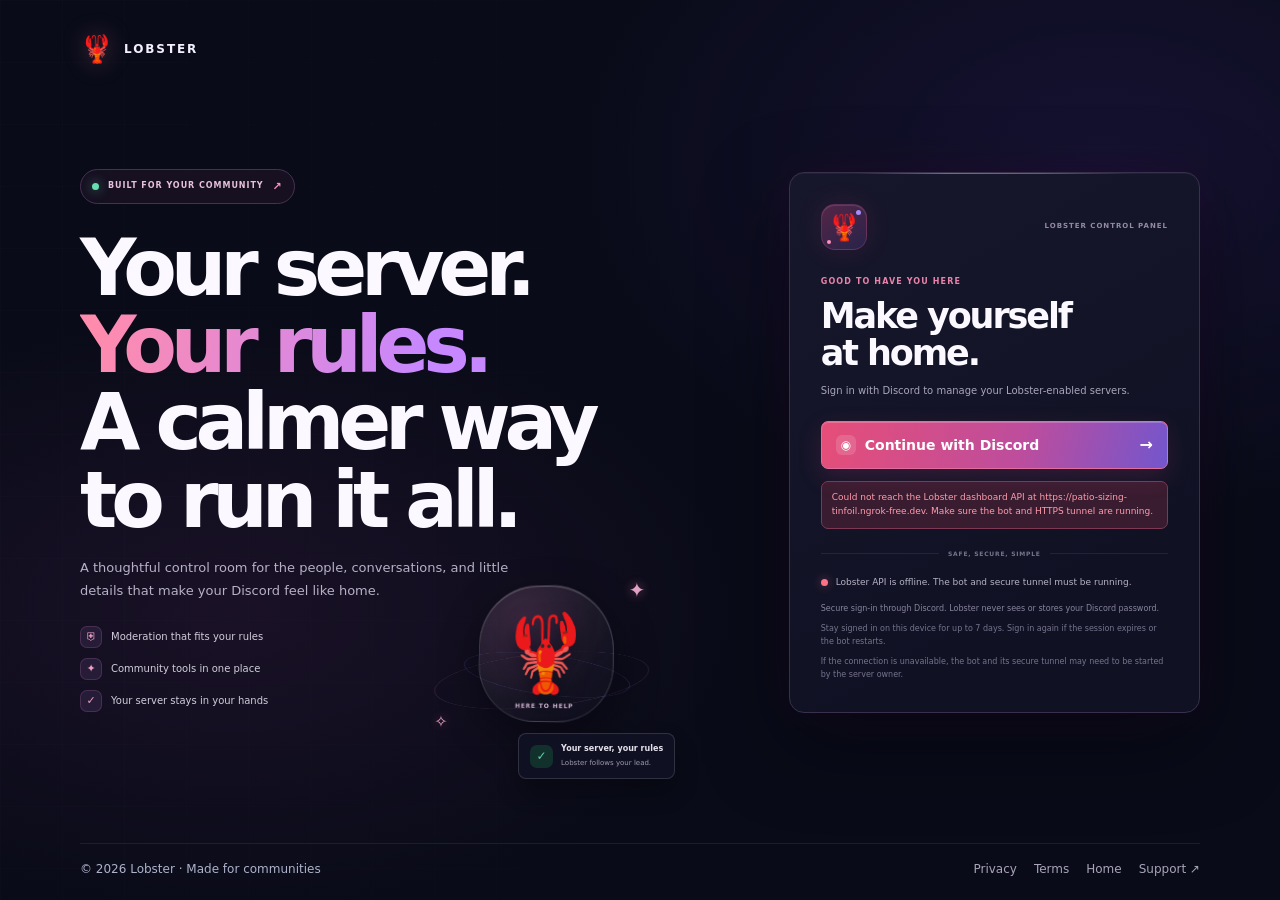
==== commit 1ee3f068: "Remember dashboard sign-in on this device Co-authored-by: Copilot <223556219+Copilot@users.noreply.g" ====
--- a/dashboard.html
+++ b/dashboard.html
@@ -44,6 +44,7 @@
           <div class="login-divider"><span></span><small>SAFE, SECURE, SIMPLE</small><span></span></div>
           <div class="login-api-status" aria-live="polite"><i id="login-api-status-dot"></i><span id="login-api-status-text">Checking the Lobster connection…</span></div>
           <p class="login-footnote">Secure sign-in through Discord. Lobster never sees or stores your Discord password.</p>
+          <p class="login-footnote login-api-help">Stay signed in on this device for up to 7 days. Sign in again if the session expires or the bot restarts.</p>
           <p class="login-footnote login-api-help">If the connection is unavailable, the bot and its secure tunnel may need to be started by the server owner.</p>
         </section>
       </main>
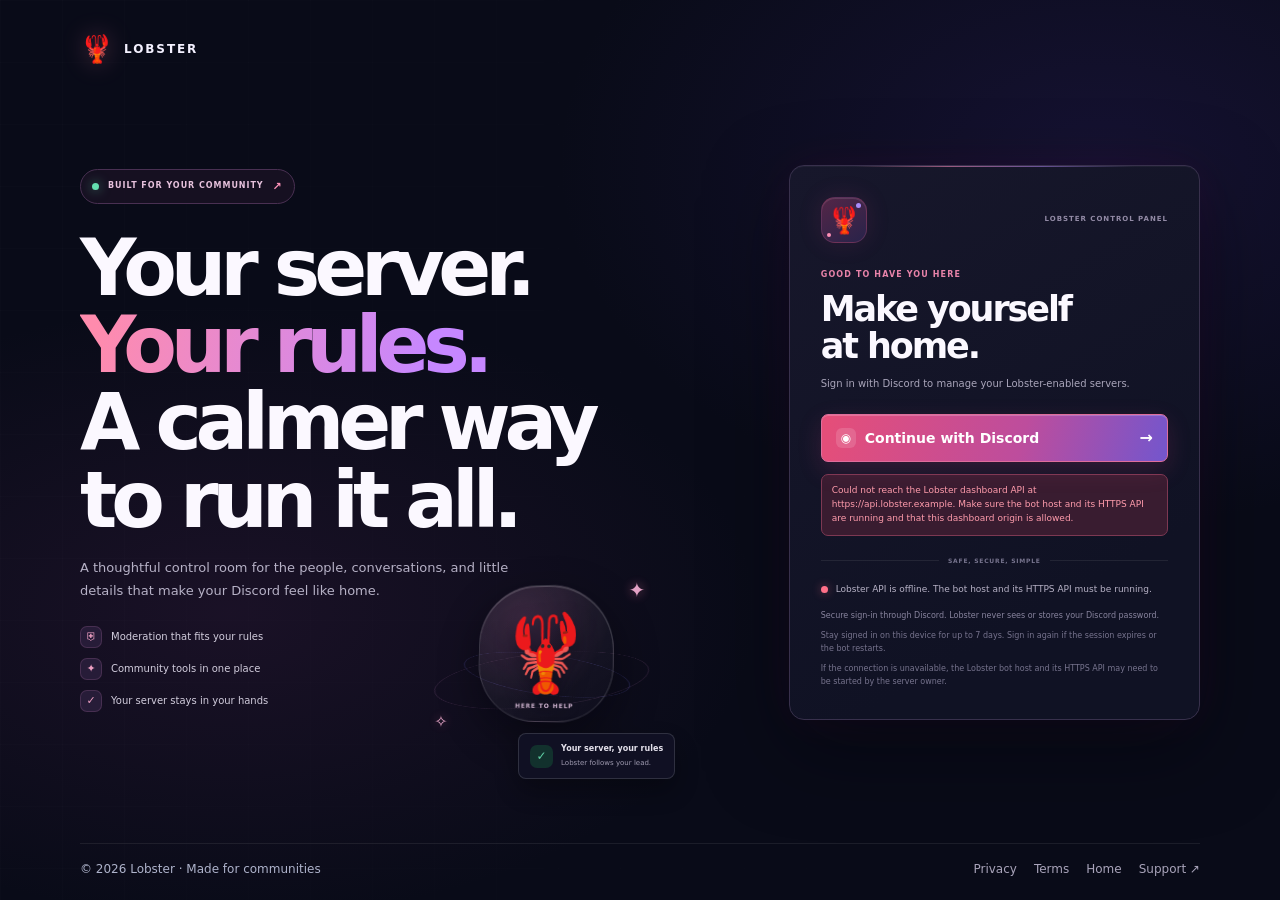
==== commit 830e62da: "Add Voice manager page and split dev/prod API URL - Replace the temporary ngrok API URL with localho" ====
--- a/dashboard.html
+++ b/dashboard.html
@@ -45,7 +45,7 @@
           <div class="login-api-status" aria-live="polite"><i id="login-api-status-dot"></i><span id="login-api-status-text">Checking the Lobster connection…</span></div>
           <p class="login-footnote">Secure sign-in through Discord. Lobster never sees or stores your Discord password.</p>
           <p class="login-footnote login-api-help">Stay signed in on this device for up to 7 days. Sign in again if the session expires or the bot restarts.</p>
-          <p class="login-footnote login-api-help">If the connection is unavailable, the bot and its secure tunnel may need to be started by the server owner.</p>
+          <p class="login-footnote login-api-help">If the connection is unavailable, the Lobster bot host and its HTTPS API may need to be started by the server owner.</p>
         </section>
       </main>
       <footer class="login-footer"><span>© 2026 Lobster · Made for communities</span><nav aria-label="Legal and support"><a href="/privacy">Privacy</a><a href="/terms">Terms</a><a href="/">Home</a><a href="https://discord.gg/lobster" target="_blank" rel="noopener noreferrer">Support <span aria-hidden="true">↗</span></a></nav></footer>
@@ -71,6 +71,7 @@
           <button class="nav-item" data-page="levels"><span>↗</span> Level system</button>
           <button class="nav-item" data-page="replies"><span>↳</span> Auto replies</button>
           <button class="nav-item" data-page="security"><span>◈</span> Security</button>
+          <button class="nav-item" data-page="voice"><span>🔊</span> Voice manager</button>
           <button class="nav-item" data-page="server"><span>☷</span> Server tools</button>
         </nav>
         <div class="sidebar-bottom">
--- a/dashboard.css
+++ b/dashboard.css
@@ -64,6 +64,7 @@
 .nav-item.active span { color: #ff986f; }
 .sidebar-bottom { margin-top: auto; padding: 15px 10px 4px; border-top: 1px solid #ffffff12; color: #8992a1; font-size: 10px; }
 .status-dot, .online-dot { display: inline-block; width: 7px; height: 7px; margin-right: 5px; border-radius: 50%; background: #43c58b; }
+.online-dot.is-offline { background: #c84639; }
 .sidebar-bottom a { display: block; margin-top: 10px; color: #c0c5cf; text-decoration: none; }
 
 .main-area { min-height: 100vh; margin-left: 248px; }
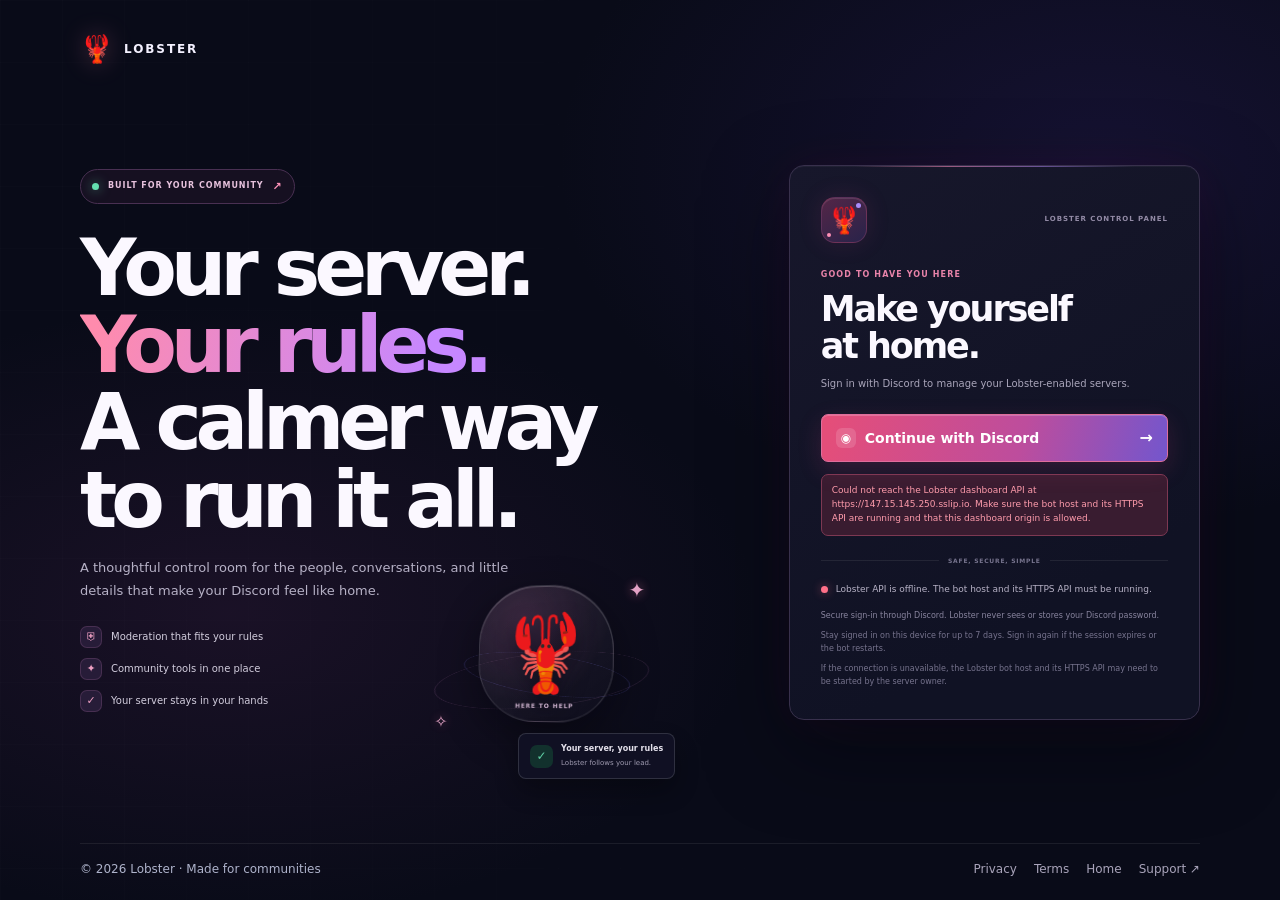
==== commit 3c1df3d5: "Add Server ID and Voice Channel ID inputs to Voice joiner Build the voice joiner interface around ex" ====
--- a/dashboard.html
+++ b/dashboard.html
@@ -71,7 +71,7 @@
           <button class="nav-item" data-page="levels"><span>↗</span> Level system</button>
           <button class="nav-item" data-page="replies"><span>↳</span> Auto replies</button>
           <button class="nav-item" data-page="security"><span>◈</span> Security</button>
-          <button class="nav-item" data-page="voice"><span>🔊</span> Voice manager</button>
+          <button class="nav-item" data-page="voice"><span>🔊</span> Voice joiner</button>
           <button class="nav-item" data-page="server"><span>☷</span> Server tools</button>
         </nav>
         <div class="sidebar-bottom">
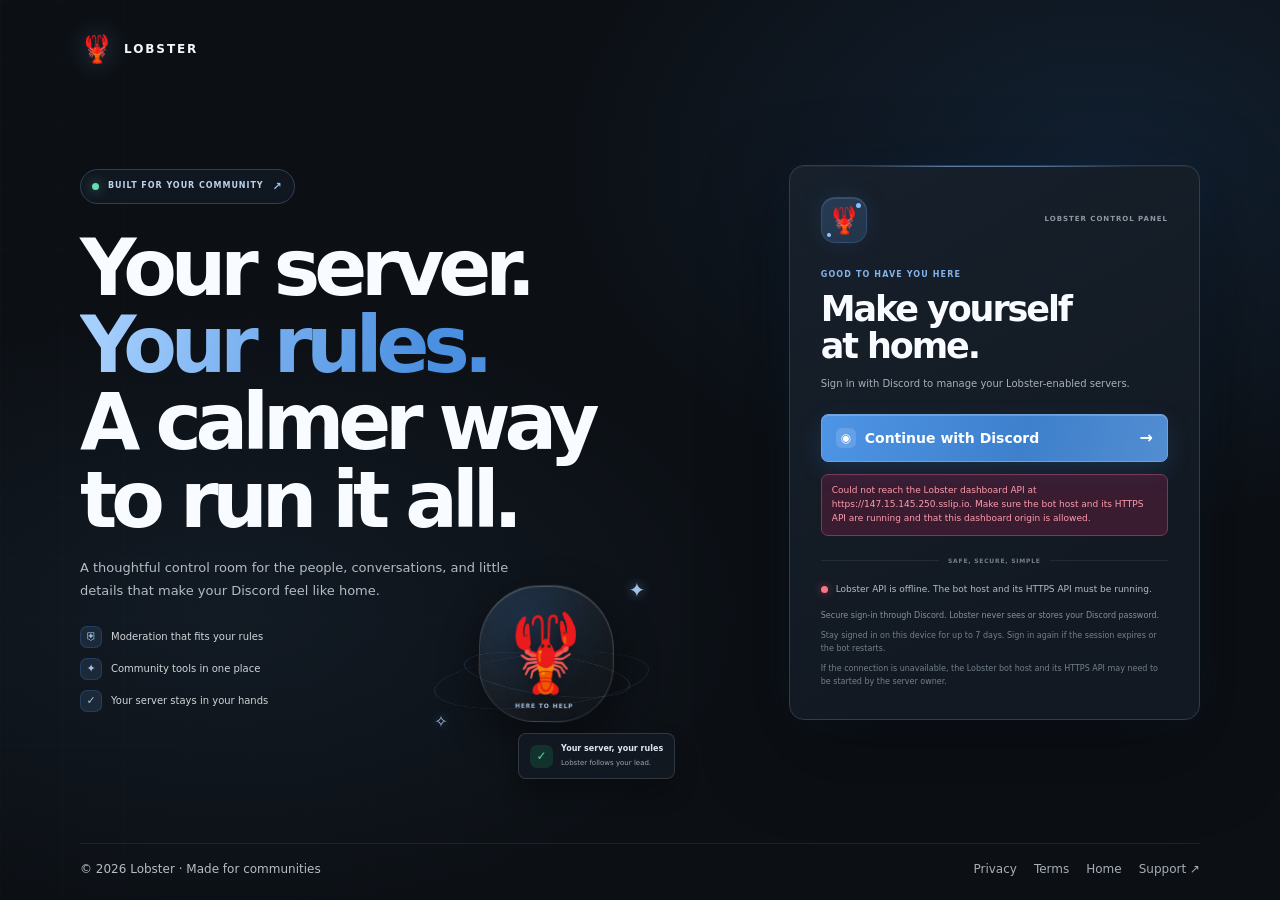
==== commit 70943746: "Retheme dashboard to obsidian + electric-blue" ====
--- a/dashboard.html
+++ b/dashboard.html
@@ -3,12 +3,13 @@
   <head>
     <meta charset="utf-8">
     <meta name="viewport" content="width=device-width, initial-scale=1">
-    <meta name="theme-color" content="#0b0d1c">
+    <meta name="theme-color" content="#0c1015">
     <meta name="description" content="Manage your Discord server with the Lobster bot dashboard.">
     <meta http-equiv="Content-Security-Policy" content="default-src 'self'; script-src 'self'; style-src 'self' 'unsafe-inline'; img-src 'self' https://cdn.discordapp.com; connect-src 'self' https:; base-uri 'self'; object-src 'none'; form-action 'self'">
     <meta name="robots" content="noindex, nofollow">
     <title>Dashboard — Lobster</title>
     <link rel="stylesheet" href="dashboard.css">
+    <script src="/track.js" defer></script>
     <script src="dashboard-config.js"></script>
     <script src="dashboard.js" defer></script>
   </head>
@@ -63,6 +64,7 @@
           <button class="nav-item active" data-page="overview"><span>⌂</span> Home</button>
           <button class="nav-item" data-page="settings"><span>⚙</span> Settings</button>
           <button class="nav-item" data-page="roles"><span>♙</span> Role manager</button>
+          <button class="nav-item" data-page="cleanup"><span>⌫</span> Server cleanup</button>
           <div class="nav-label nav-spaced">COMMUNITY</div>
           <button class="nav-item" data-page="welcome"><span>✦</span> Welcome & farewell</button>
           <button class="nav-item" data-page="automod"><span>⛨</span> Auto moderation</button>
--- a/dashboard.css
+++ b/dashboard.css
@@ -1,15 +1,15 @@
 :root {
   color-scheme: light;
-  --bg: #f7f8fa;
+  --bg: #f5f8fc;
   --paper: #fff;
-  --ink: #272b35;
-  --muted: #78808d;
-  --line: #e9ebef;
-  --orange: #ed6735;
-  --orange-soft: #fff0e9;
+  --ink: #292e33;
+  --muted: #78828d;
+  --line: #eaecee;
+  --orange: #358bed;
+  --orange-soft: #eaf3fe;
   --green: #27956a;
-  --sidebar: #181c25;
-  --sidebar-text: #a9afbb;
+  --sidebar: #1b1e22;
+  --sidebar-text: #aab1ba;
   --shadow: 0 10px 30px rgba(25, 32, 46, .06);
 }
 
@@ -20,7 +20,7 @@
 a { color: inherit; }
 [hidden] { display: none !important; }
 
-.login-view { display: flex; min-height: 100vh; flex-direction: column; align-items: center; justify-content: center; padding: 34px 20px; background: radial-gradient(ellipse at 50% 45%, #fff 0, #fbf8f5 42%, #f7f4f1 100%); }
+.login-view { display: flex; min-height: 100vh; flex-direction: column; align-items: center; justify-content: center; padding: 34px 20px; background: radial-gradient(ellipse at 50% 45%, #fff 0, #f4f8fc 42%, #eef4fa 100%); }
 .login-brand { position: absolute; top: 30px; left: 40px; display: flex; align-items: center; gap: 10px; color: var(--ink); font-size: 13px; font-weight: 850; letter-spacing: .15em; text-decoration: none; }
 .login-brand span { font-size: 27px; letter-spacing: 0; }
 .login-card { width: min(100%, 420px); padding: 44px 42px 38px; border: 1px solid var(--line); border-radius: 18px; background: var(--paper); box-shadow: var(--shadow); }
@@ -35,12 +35,12 @@
 .login-card > .muted { margin-bottom: 26px; }
 .button { display: inline-flex; min-height: 39px; align-items: center; justify-content: center; gap: 9px; padding: 9px 14px; border: 1px solid transparent; border-radius: 7px; background: white; color: var(--ink); font-weight: 700; transition: .15s ease; }
 .button:hover { transform: translateY(-1px); }
-.button.primary { background: var(--orange); color: white; box-shadow: 0 5px 12px #ed673533; }
-.button.primary:hover { background: #d95728; }
+.button.primary { background: var(--orange); color: white; box-shadow: 0 5px 12px #358bed33; }
+.button.primary:hover { background: #287bd9; }
 .button.secondary { border-color: var(--line); background: white; }
 .button.danger { border-color: #f3d2ce; background: #fff8f7; color: #c84639; }
 .button.large { width: 100%; min-height: 48px; font-size: 14px; }
-.login-footnote { margin: 18px 0 0; color: #9299a4; font-size: 11px; text-align: center; }
+.login-footnote { margin: 18px 0 0; color: #929aa4; font-size: 11px; text-align: center; }
 .login-view footer { display: flex; gap: 22px; margin-top: 28px; color: var(--muted); font-size: 12px; }
 .login-view footer a { text-decoration: none; }
 .inline-error { color: #bd3e34; font-size: 13px; }
@@ -50,30 +50,30 @@
 .sidebar-brand { display: flex; align-items: center; gap: 10px; padding: 0 11px 20px; color: white; font-size: 13px; font-weight: 850; letter-spacing: .15em; text-decoration: none; }
 .sidebar-brand span { font-size: 26px; letter-spacing: 0; }
 .server-shortcut { display: flex; align-items: center; gap: 10px; margin-bottom: 20px; padding: 12px 10px; border: 1px solid #ffffff10; border-radius: 9px; background: #ffffff08; }
-.server-avatar { display: grid; width: 35px; height: 35px; flex: 0 0 35px; place-items: center; border-radius: 9px; background: #41495a; color: white; font-weight: 800; }
+.server-avatar { display: grid; width: 35px; height: 35px; flex: 0 0 35px; place-items: center; border-radius: 9px; background: #464d55; color: white; font-weight: 800; }
 .server-shortcut strong, .server-shortcut small { display: block; max-width: 155px; overflow: hidden; text-overflow: ellipsis; white-space: nowrap; }
 .server-shortcut strong { color: #fff; font-size: 12px; }
-.server-shortcut small { margin-top: 2px; color: #9ca3b0; font-size: 10px; }
-.nav-label { padding: 7px 10px; color: #737b8b; font-size: 9px; font-weight: 800; letter-spacing: .14em; }
+.server-shortcut small { margin-top: 2px; color: #9da5af; font-size: 10px; }
+.nav-label { padding: 7px 10px; color: #737e8b; font-size: 9px; font-weight: 800; letter-spacing: .14em; }
 .nav-spaced { margin-top: 12px; }
 .navigation { overflow-y: auto; }
-.nav-item { display: flex; width: 100%; align-items: center; gap: 12px; margin: 2px 0; padding: 9px 11px; border: 0; border-radius: 7px; background: transparent; color: #a9afbb; text-align: left; transition: .14s; }
-.nav-item span { width: 17px; color: #8992a1; font-size: 15px; text-align: center; }
+.nav-item { display: flex; width: 100%; align-items: center; gap: 12px; margin: 2px 0; padding: 9px 11px; border: 0; border-radius: 7px; background: transparent; color: #aab1ba; text-align: left; transition: .14s; }
+.nav-item span { width: 17px; color: #8a94a0; font-size: 15px; text-align: center; }
 .nav-item:hover { background: #ffffff0b; color: white; }
-.nav-item.active { background: #ed67351e; color: #ff986f; font-weight: 700; }
-.nav-item.active span { color: #ff986f; }
-.sidebar-bottom { margin-top: auto; padding: 15px 10px 4px; border-top: 1px solid #ffffff12; color: #8992a1; font-size: 10px; }
+.nav-item.active { background: #358bed1e; color: #73b2fb; font-weight: 700; }
+.nav-item.active span { color: #73b2fb; }
+.sidebar-bottom { margin-top: auto; padding: 15px 10px 4px; border-top: 1px solid #ffffff12; color: #8a94a0; font-size: 10px; }
 .status-dot, .online-dot { display: inline-block; width: 7px; height: 7px; margin-right: 5px; border-radius: 50%; background: #43c58b; }
 .online-dot.is-offline { background: #c84639; }
-.sidebar-bottom a { display: block; margin-top: 10px; color: #c0c5cf; text-decoration: none; }
+.sidebar-bottom a { display: block; margin-top: 10px; color: #c2c7cd; text-decoration: none; }
 
 .main-area { min-height: 100vh; margin-left: 248px; }
 .topbar { position: sticky; z-index: 2; top: 0; display: flex; min-height: 69px; align-items: center; justify-content: space-between; gap: 20px; padding: 0 36px; border-bottom: 1px solid var(--line); background: #ffffffed; backdrop-filter: blur(10px); }
 .breadcrumbs { display: flex; align-items: center; gap: 11px; color: var(--muted); font-size: 12px; }
-.breadcrumbs b { color: #c0c5ce; font-weight: 500; }
+.breadcrumbs b { color: #c1c7cd; font-weight: 500; }
 .breadcrumbs strong { color: var(--ink); font-size: 13px; }
 .top-actions { display: flex; align-items: center; gap: 9px; }
-.server-select-label { color: #969daa; font-size: 9px; font-weight: 800; letter-spacing: .12em; }
+.server-select-label { color: #969faa; font-size: 9px; font-weight: 800; letter-spacing: .12em; }
 .top-actions select { width: min(240px, 30vw); min-height: 36px; padding: 7px 30px 7px 10px; border: 1px solid var(--line); border-radius: 7px; background: white; color: var(--ink); font-weight: 650; }
 .user-menu { display: flex; align-items: center; gap: 8px; margin-left: 7px; }
 .user-menu img { width: 31px; height: 31px; border-radius: 50%; background: var(--orange-soft); }
@@ -86,7 +86,7 @@
 .grid { display: grid; grid-template-columns: repeat(2, minmax(0, 1fr)); gap: 17px; }
 .grid.three { grid-template-columns: repeat(3, minmax(0, 1fr)); }
 .grid.one { grid-template-columns: 1fr; }
-.card { min-width: 0; padding: 20px; border: 1px solid var(--line); border-radius: 10px; background: var(--paper); box-shadow: 0 2px 4px #20283805; }
+.card { min-width: 0; padding: 20px; border: 1px solid var(--line); border-radius: 10px; background: var(--paper); box-shadow: 0 2px 4px #202b3805; }
 .card + .card { margin-top: 17px; }
 .grid .card + .card { margin-top: 0; }
 .card-head { display: flex; align-items: flex-start; justify-content: space-between; gap: 14px; margin-bottom: 16px; }
@@ -96,24 +96,24 @@
 .stats-card .stat-label { color: var(--muted); font-size: 11px; }
 .stats-card .stat-value { margin-top: 7px; font-size: 26px; font-weight: 780; letter-spacing: -.04em; }
 .stats-card .stat-icon { position: absolute; top: 16px; right: 17px; color: var(--orange); font-size: 20px; }
-.welcome-banner { display: flex; align-items: center; justify-content: space-between; gap: 18px; padding: 20px 22px; border-radius: 10px; background: linear-gradient(105deg, #282b37, #444052); color: white; }
+.welcome-banner { display: flex; align-items: center; justify-content: space-between; gap: 18px; padding: 20px 22px; border-radius: 10px; background: linear-gradient(105deg, #2b2f34, #424950); color: white; }
 .welcome-banner h2 { margin: 1px 0 3px; font-size: 18px; }
-.welcome-banner p { margin: 0; color: #c5c6d0; font-size: 12px; }
+.welcome-banner p { margin: 0; color: #c5cad0; font-size: 12px; }
 .welcome-banner .button { flex: 0 0 auto; }
 .quick-grid { margin-top: 18px; }
 .quick-action { display: flex; width: 100%; align-items: center; gap: 12px; padding: 14px; border: 1px solid var(--line); border-radius: 9px; background: white; color: var(--ink); text-align: left; }
-.quick-action:hover { border-color: #f1b299; }
+.quick-action:hover { border-color: #99c2f1; }
 .quick-icon { display: grid; width: 34px; height: 34px; flex: 0 0 34px; place-items: center; border-radius: 9px; background: var(--orange-soft); color: var(--orange); font-size: 16px; }
 .quick-action strong, .quick-action small { display: block; }
 .quick-action strong { font-size: 12px; }
 .quick-action small { margin-top: 2px; color: var(--muted); font-size: 10px; }
 .field { display: grid; gap: 6px; margin-bottom: 15px; }
 .field:last-child { margin-bottom: 0; }
-.field label, .field-label { color: #434956; font-size: 11px; font-weight: 700; }
+.field label, .field-label { color: #454c54; font-size: 11px; font-weight: 700; }
 .field-help { margin-top: -3px; color: var(--muted); font-size: 10px; }
-.field input:not([type=checkbox]):not([type=color]), .field select, .field textarea, .role-input { width: 100%; min-height: 38px; padding: 8px 10px; border: 1px solid #e1e4e9; border-radius: 6px; outline: none; background: white; color: var(--ink); }
+.field input:not([type=checkbox]):not([type=color]), .field select, .field textarea, .role-input { width: 100%; min-height: 38px; padding: 8px 10px; border: 1px solid #e2e5e8; border-radius: 6px; outline: none; background: white; color: var(--ink); }
 .field textarea { min-height: 79px; resize: vertical; }
-.field input:focus, .field select:focus, .field textarea:focus, .role-input:focus { border-color: #ee9a77; box-shadow: 0 0 0 3px #ed67351c; }
+.field input:focus, .field select:focus, .field textarea:focus, .role-input:focus { border-color: #77afee; box-shadow: 0 0 0 3px #358bed1c; }
 .field input[type=color] { width: 54px; height: 36px; padding: 2px; border: 1px solid var(--line); border-radius: 6px; background: white; }
 .form-row { display: grid; grid-template-columns: repeat(2, minmax(0, 1fr)); gap: 12px; }
 .switch-row { display: flex; min-height: 52px; align-items: center; justify-content: space-between; gap: 14px; padding: 10px 0; border-bottom: 1px solid #f0f1f3; }
@@ -124,22 +124,22 @@
 .switch-copy small { margin-top: 2px; color: var(--muted); font-size: 10px; }
 .switch { position: relative; display: inline-flex; width: 36px; height: 20px; flex: 0 0 36px; }
 .switch input { width: 1px; height: 1px; opacity: 0; }
-.switch span { position: absolute; inset: 0; border-radius: 20px; background: #c9cdd4; cursor: pointer; transition: .18s; }
+.switch span { position: absolute; inset: 0; border-radius: 20px; background: #caced3; cursor: pointer; transition: .18s; }
 .switch span::before { position: absolute; top: 3px; left: 3px; width: 14px; height: 14px; border-radius: 50%; background: white; content: ""; transition: .18s; box-shadow: 0 1px 3px #0002; }
 .switch input:checked + span { background: #36aa7c; }
 .switch input:checked + span::before { transform: translateX(16px); }
-.switch input:focus-visible + span { outline: 3px solid #ed673550; }
+.switch input:focus-visible + span { outline: 3px solid #358bed50; }
 .inline-controls { display: grid; grid-template-columns: repeat(2, minmax(0, 1fr)); gap: 9px; margin: 8px 0 4px; }
 .inline-controls .field { margin: 0; }
 .form-actions { display: flex; align-items: center; justify-content: flex-end; gap: 9px; margin-top: 17px; padding-top: 14px; border-top: 1px solid #f0f1f3; }
 .save-status { margin-right: auto; color: var(--green); font-size: 11px; }
-.hint { padding: 11px 13px; border-radius: 7px; background: #f6f7f9; color: #67707d; font-size: 11px; }
+.hint { padding: 11px 13px; border-radius: 7px; background: #f7f7f8; color: #67717d; font-size: 11px; }
 .warning { background: #fff5e9; color: #815b26; }
 .category-table { width: 100%; border-collapse: collapse; }
-.category-table th { padding: 5px 7px 10px; color: #8b93a0; font-size: 9px; letter-spacing: .06em; text-align: left; text-transform: uppercase; }
+.category-table th { padding: 5px 7px 10px; color: #8b95a0; font-size: 9px; letter-spacing: .06em; text-align: left; text-transform: uppercase; }
 .category-table td { padding: 8px 7px; border-top: 1px solid #f0f1f3; }
 .category-table td:last-child { min-width: 150px; }
-.category-table select { width: 100%; min-height: 33px; padding: 5px 7px; border: 1px solid #e5e7eb; border-radius: 5px; background: white; color: var(--ink); font-size: 10px; }
+.category-table select { width: 100%; min-height: 33px; padding: 5px 7px; border: 1px solid #e6e8ea; border-radius: 5px; background: white; color: var(--ink); font-size: 10px; }
 .table-wrap { overflow-x: auto; }
 .role-card { display: grid; grid-template-columns: minmax(0, 1fr) 92px auto; align-items: center; gap: 10px; padding: 10px 0; border-top: 1px solid #f0f1f3; }
 .role-name { display: flex; min-width: 0; align-items: center; gap: 8px; }
@@ -148,13 +148,20 @@
 .role-color-input { width: 38px; height: 31px; padding: 2px; border: 1px solid var(--line); border-radius: 5px; }
 .role-edit-actions { display: flex; gap: 5px; }
 .button.small { min-height: 31px; padding: 5px 9px; font-size: 10px; }
-.bot-tag { padding: 3px 6px; border-radius: 4px; background: #f0f1f3; color: #777f8c; font-size: 9px; }
+.cleanup-list { display: grid; grid-template-columns: repeat(auto-fill, minmax(220px, 1fr)); gap: 2px 14px; max-height: 340px; overflow-y: auto; }
+.cleanup-row { display: flex; align-items: center; gap: 9px; padding: 8px 0; border-top: 1px solid #f0f1f3; cursor: pointer; }
+.cleanup-row:first-child { border-top: 0; }
+.cleanup-row input { width: 16px; height: 16px; flex: 0 0 16px; accent-color: #e5484d; }
+.cleanup-row span { display: grid; min-width: 0; }
+.cleanup-row strong { overflow: hidden; text-overflow: ellipsis; white-space: nowrap; font-size: 12px; }
+.cleanup-row small { color: var(--muted); font-size: 10px; }
+.bot-tag { padding: 3px 6px; border-radius: 4px; background: #f0f1f3; color: #77818c; font-size: 9px; }
 .empty-state { padding: 32px 16px; color: var(--muted); text-align: center; }
 .empty-state strong { display: block; margin-bottom: 4px; color: var(--ink); }
 .loading-state { display: grid; min-height: 55vh; align-content: center; justify-items: center; color: var(--muted); }
-.spinner { width: 27px; height: 27px; border: 3px solid #e4e7eb; border-top-color: var(--orange); border-radius: 50%; animation: spin .8s linear infinite; }
+.spinner { width: 27px; height: 27px; border: 3px solid #e5e7ea; border-top-color: var(--orange); border-radius: 50%; animation: spin .8s linear infinite; }
 @keyframes spin { to { transform: rotate(360deg); } }
-.toast { position: fixed; z-index: 8; right: 26px; bottom: 24px; max-width: 380px; padding: 11px 15px; border-radius: 8px; background: #292d37; color: white; box-shadow: var(--shadow); opacity: 0; pointer-events: none; transform: translateY(8px); transition: .2s; }
+.toast { position: fixed; z-index: 8; right: 26px; bottom: 24px; max-width: 380px; padding: 11px 15px; border-radius: 8px; background: #2b3035; color: white; box-shadow: var(--shadow); opacity: 0; pointer-events: none; transform: translateY(8px); transition: .2s; }
 .toast.show { opacity: 1; transform: translateY(0); }
 .toast.error { background: #ad4035; }
 .icon-button { width: 36px; height: 34px; border: 1px solid var(--line); border-radius: 6px; background: white; color: var(--ink); }
@@ -167,7 +174,7 @@
   .content { padding: 28px 23px 50px; }
 }
 @media (max-width: 760px) {
-  .sidebar { width: 248px; box-shadow: 12px 0 30px #13172033; transform: translateX(-105%); transition: transform .2s; }
+  .sidebar { width: 248px; box-shadow: 12px 0 30px #13192033; transform: translateX(-105%); transition: transform .2s; }
   .sidebar.open { transform: translateX(0); }
   .main-area { margin-left: 0; }
   .topbar { min-height: 60px; gap: 9px; padding: 0 13px; }
@@ -194,45 +201,45 @@
   .role-edit-actions { grid-column: 1 / -1; justify-content: flex-end; }
 }
 
-/* Lobster's midnight plum dashboard theme */
+/* Lobster's obsidian + electric-blue dashboard theme */
 :root {
   color-scheme: dark;
-  --bg: #090b18;
-  --paper: #111528;
-  --ink: #f4f1ff;
-  --muted: #9ca3bd;
-  --line: #272943;
-  --orange: #ff7957;
-  --orange-soft: #351c32;
+  --bg: #0c1015;
+  --paper: #141c25;
+  --ink: #f1f8ff;
+  --muted: #a4acb5;
+  --line: #273443;
+  --orange: #5ba6fb;
+  --orange-soft: #1c2835;
   --green: #49d6a0;
-  --sidebar: #0d1020;
-  --sidebar-text: #aeb3cb;
-  --shadow: 0 18px 48px #05061180;
+  --sidebar: #10161d;
+  --sidebar-text: #b6bcc3;
+  --shadow: 0 18px 48px #080b0e80;
 }
 
 body {
   background:
-    radial-gradient(ellipse at 82% -15%, #722b7152 0, transparent 38rem),
-    radial-gradient(ellipse at 27% 105%, #49218b30 0, transparent 42rem),
+    radial-gradient(ellipse at 82% -15%, #214b7c52 0, transparent 38rem),
+    radial-gradient(ellipse at 27% 105%, #21528b30 0, transparent 42rem),
     var(--bg);
   color: var(--ink);
 }
 
 .login-view {
   background:
-    radial-gradient(ellipse at 50% 35%, #57275a70 0, transparent 31rem),
-    radial-gradient(ellipse at 10% 95%, #58225b40 0, transparent 26rem),
-    #090b18;
-}
-.login-brand, .login-card h1 { color: #f4f1ff; }
+    radial-gradient(ellipse at 50% 35%, #273f5a70 0, transparent 31rem),
+    radial-gradient(ellipse at 10% 95%, #243d5940 0, transparent 26rem),
+    #0c1015;
+}
+.login-brand, .login-card h1 { color: #f1f8ff; }
 .login-card {
-  border-color: #302943;
-  background: linear-gradient(150deg, #15172a, #101224);
-  box-shadow: 0 24px 90px #03040b80, 0 0 45px #c3338220;
-}
-.login-art { background: linear-gradient(145deg, #3b1e48, #202348); }
-.login-footnote { color: #9299b5; }
-.login-view footer { color: #aeb3cb; }
+  border-color: #293543;
+  background: linear-gradient(150deg, #151f2a, #121922);
+  box-shadow: 0 24px 90px #05070980, 0 0 45px #3376c320;
+}
+.login-art { background: linear-gradient(145deg, #1e3248, #203348); }
+.login-footnote { color: #9aa3ad; }
+.login-view footer { color: #b6bcc3; }
 .inline-error { color: #ff9a9c; }
 
 .app-shell { position: relative; isolation: isolate; }
@@ -241,160 +248,160 @@
   z-index: -1;
   inset: 0;
   background:
-    radial-gradient(ellipse at 74% 0%, #74266a2b 0, transparent 38rem),
-    radial-gradient(ellipse at 14% 100%, #4e26872b 0, transparent 42rem);
+    radial-gradient(ellipse at 74% 0%, #204a7a2b 0, transparent 38rem),
+    radial-gradient(ellipse at 14% 100%, #2453892b 0, transparent 42rem);
   content: "";
   pointer-events: none;
 }
 .sidebar {
-  border-right: 1px solid #28243e;
-  background: linear-gradient(180deg, #0c1220f7, #140c22f7 72%, #1b0c28f7);
-  box-shadow: 12px 0 40px #05051025;
+  border-right: 1px solid #24303e;
+  background: linear-gradient(180deg, #0f161df7, #10171ef7 72%, #121922f7);
+  box-shadow: 12px 0 40px #070a0e25;
 }
 .sidebar-brand { border-bottom: 1px solid #ffffff0b; }
-.sidebar-brand span { filter: drop-shadow(0 0 12px #ff77586b); }
+.sidebar-brand span { filter: drop-shadow(0 0 12px #5ca6fb6b); }
 .server-shortcut {
-  border-color: #a7477933;
-  background: linear-gradient(110deg, #44204482, #25234875);
+  border-color: #3272bc33;
+  background: linear-gradient(110deg, #20314482, #23344875);
 }
 .server-avatar {
-  border: 1px solid #f78a7b45;
-  background: linear-gradient(145deg, #e14c83, #6638b6);
-  box-shadow: 0 0 18px #d84a8730;
-}
-.server-shortcut strong { color: #f5f2ff; }
-.server-shortcut small { color: #a6abc5; }
-.nav-label { color: #777f9c; }
-.nav-item { color: #aeb3cb; }
-.nav-item span { color: #9299b5; }
+  border: 1px solid #7bb5f745;
+  background: linear-gradient(145deg, #4c92e1, #3272bc);
+  box-shadow: 0 0 18px #4a8cd830;
+}
+.server-shortcut strong { color: #f2f8ff; }
+.server-shortcut small { color: #aeb5bd; }
+.nav-label { color: #7e8995; }
+.nav-item { color: #b6bcc3; }
+.nav-item span { color: #9aa3ad; }
 .nav-item:hover { background: #ffffff0c; color: #fff; }
 .nav-item.active {
-  background: linear-gradient(100deg, #c4427938, #7350c02c);
-  color: #ffd6eb;
-  box-shadow: inset 2px 0 #f06d9c, 0 5px 20px #03040b20;
-}
-.nav-item.active span { color: #ff8aba; }
-.sidebar-bottom { border-color: #ffffff12; color: #9299b5; }
-.sidebar-bottom a { color: #e1d9f4; }
+  background: linear-gradient(100deg, #3b7ecb38, #4383cd2c);
+  color: #d7e9fe;
+  box-shadow: inset 2px 0 #6daaf0, 0 5px 20px #05070920;
+}
+.nav-item.active span { color: #8dc1fc; }
+.sidebar-bottom { border-color: #ffffff12; color: #9aa3ad; }
+.sidebar-bottom a { color: #d8e6f5; }
 
 .main-area { background: transparent; }
 .topbar {
-  border-color: #29243d;
-  background: #0b0d1de8;
-  box-shadow: 0 8px 30px #05061124;
-}
-.breadcrumbs { color: #9ca3bd; }
-.breadcrumbs b { color: #5c6079; }
-.breadcrumbs strong { color: #f4f1ff; }
-.server-select-label { color: #888fae; }
+  border-color: #24303d;
+  background: #0e141ae8;
+  box-shadow: 0 8px 30px #080b0e24;
+}
+.breadcrumbs { color: #a4acb5; }
+.breadcrumbs b { color: #606a75; }
+.breadcrumbs strong { color: #f1f8ff; }
+.server-select-label { color: #919aa5; }
 .top-actions select {
-  border-color: #33314d;
-  background: #15172a;
-  color: #f1efff;
-}
-.user-menu img { background: #302141; box-shadow: 0 0 0 2px #e66a9b55; }
-.user-menu button { color: #bbc0d5; }
-.page-heading h1 { color: #fbf8ff; }
-.page-heading > div > p:not(.eyebrow) { color: #a2a8c0; }
-.eyebrow { color: #ff9b75; }
-.eyebrow.small { color: #e883a9; }
+  border-color: #313e4d;
+  background: #151f2a;
+  color: #eff6ff;
+}
+.user-menu img { background: #213041; box-shadow: 0 0 0 2px #6aa4e655; }
+.user-menu button { color: #a8c6e8; }
+.page-heading h1 { color: #f8fbff; }
+.page-heading > div > p:not(.eyebrow) { color: #a9b0b9; }
+.eyebrow { color: #78b6fc; }
+.eyebrow.small { color: #83b2e8; }
 
 .card {
-  border-color: #282b45;
-  background: linear-gradient(145deg, #14182c, #101326);
-  box-shadow: 0 9px 26px #03040b38, inset 0 1px #ffffff06;
-}
-.card-head h2, .card h2 { color: #f1efff; }
-.card-head p, .muted { color: #a2a8c0; }
+  border-color: #283645;
+  background: linear-gradient(145deg, #141f2c, #131a23);
+  box-shadow: 0 9px 26px #05070938, inset 0 1px #ffffff06;
+}
+.card-head h2, .card h2 { color: #eff6ff; }
+.card-head p, .muted { color: #a9b0b9; }
 .stats-card {
   background:
-    radial-gradient(ellipse at 100% 0%, #c6478430, transparent 12rem),
-    linear-gradient(145deg, #171a30, #101326);
-}
-.stats-card .stat-label { color: #a2a8c0; }
-.stats-card .stat-value { color: #fbf8ff; }
-.stats-card .stat-icon { color: #f17fa8; text-shadow: 0 0 15px #db538c70; }
+    radial-gradient(ellipse at 100% 0%, #4182cc30, transparent 12rem),
+    linear-gradient(145deg, #172330, #131a23);
+}
+.stats-card .stat-label { color: #a9b0b9; }
+.stats-card .stat-value { color: #f8fbff; }
+.stats-card .stat-icon { color: #7fb4f1; text-shadow: 0 0 15px #5392db70; }
 .welcome-banner {
-  border: 1px solid #df72a53b;
+  border: 1px solid #72a5df3b;
   background:
-    radial-gradient(ellipse at 86% 12%, #be4c9b43, transparent 19rem),
-    linear-gradient(110deg, #261633, #1a1b3a 58%, #31183b);
-  box-shadow: 0 16px 40px #05061150, inset 0 1px #ffffff0b;
-}
-.welcome-banner h2 { color: #fff7fc; }
-.welcome-banner p { color: #c1b8ce; }
+    radial-gradient(ellipse at 86% 12%, #3e80cc43, transparent 19rem),
+    linear-gradient(110deg, #162433, #1a293a 58%, #18283b);
+  box-shadow: 0 16px 40px #080b0e50, inset 0 1px #ffffff0b;
+}
+.welcome-banner h2 { color: #f7fbff; }
+.welcome-banner p { color: #bdc3c9; }
 .quick-action {
-  border-color: #292b45;
-  background: linear-gradient(145deg, #15192c, #101326);
-  color: #f2efff;
-}
-.quick-action:hover { border-color: #bd568955; background: #1b1a32; }
-.quick-action small { color: #a2a8c0; }
+  border-color: #293645;
+  background: linear-gradient(145deg, #15202c, #131a23);
+  color: #eff6ff;
+}
+.quick-action:hover { border-color: #4585ce55; background: #1a2532; }
+.quick-action small { color: #a9b0b9; }
 .quick-icon {
-  border: 1px solid #d4578738;
-  background: linear-gradient(145deg, #542647, #28234a);
-  color: #ff93b8;
-}
-
-.field label, .field-label { color: #d5d3e8; }
+  border: 1px solid #5791d438;
+  background: linear-gradient(145deg, #263b54, #23354a);
+  color: #96c6fc;
+}
+
+.field label, .field-label { color: #cadcf1; }
 .field input:not([type=checkbox]):not([type=color]),
 .field select, .field textarea, .role-input,
 .category-table select {
-  border-color: #343650;
-  background: #0c1020;
-  color: #f1efff;
-}
-.field select option { background: #111528; color: #f1efff; }
+  border-color: #3b4249;
+  background: #0f161d;
+  color: #eff6ff;
+}
+.field select option { background: #141c25; color: #eff6ff; }
 .field input:focus, .field select:focus, .field textarea:focus, .role-input:focus {
-  border-color: #df719e;
-  box-shadow: 0 0 0 3px #dc5c9924;
+  border-color: #71a4df;
+  box-shadow: 0 0 0 3px #5c98dc24;
 }
 .field input[type=color], .role-color-input {
-  border-color: #343650;
-  background: #0c1020;
-}
-.switch-row, .form-actions, .role-card { border-color: #292b43; }
-.switch-copy strong { color: #ece9fa; }
-.switch-copy small, .field-help { color: #999fb8; }
-.switch span { background: #4d5268; }
+  border-color: #3b4249;
+  background: #0f161d;
+}
+.switch-row, .form-actions, .role-card, .cleanup-row { border-color: #293543; }
+.switch-copy strong { color: #e9f1fa; }
+.switch-copy small, .field-help { color: #a0a8b1; }
+.switch span { background: #515a64; }
 .switch input:checked + span { background: #37b98c; }
-.switch input:focus-visible + span { outline-color: #e879aa70; }
+.switch input:focus-visible + span { outline-color: #79ade870; }
 .button {
-  border-color: #353650;
-  background: #191c31;
-  color: #efedff;
+  border-color: #3c4249;
+  background: #192431;
+  color: #edf5ff;
 }
 .button.primary {
-  border-color: #d7588a;
-  background: linear-gradient(110deg, #e64e78, #bd4d9d 58%, #7356cd);
+  border-color: #5893d7;
+  background: linear-gradient(110deg, #4e95e6, #3e80cc 58%, #528dd1);
   color: #fff;
-  box-shadow: 0 6px 20px #c23e7935;
-}
-.button.primary:hover { background: linear-gradient(110deg, #f05d83, #c956a8 58%, #8063de); }
-.button.secondary { border-color: #393650; background: #19182d; color: #e8e4f5; }
+  box-shadow: 0 6px 20px #367bca35;
+}
+.button.primary:hover { background: linear-gradient(110deg, #5da2f0, #4f8bd0 58%, #639cde); }
+.button.secondary { border-color: #3c434a; background: #18222d; color: #e2ecf7; }
 .button.danger { border-color: #6d354a; background: #321a2a; color: #ff9aa6; }
 .save-status { color: #66ddb0; }
-.hint { background: #1c2035; color: #b4bad0; }
+.hint { background: #1c2835; color: #9fc0e5; }
 .hint.warning, .warning { background: #39291e; color: #ffd291; }
-.category-table th { color: #a2a8c0; }
-.category-table td, .role-card { border-color: #292b43; }
-.bot-tag { background: #292d43; color: #b3bad2; }
+.category-table th { color: #a9b0b9; }
+.category-table td, .role-card { border-color: #293543; }
+.bot-tag { background: #293543; color: #9fc0e6; }
 .role-color { border-color: #ffffff30; }
-.empty-state { color: #a2a8c0; }
-.empty-state strong { color: #f1efff; }
-.loading-state { color: #a2a8c0; }
-.spinner { border-color: #353650; border-top-color: #f17fa8; }
-.toast { background: #252239; color: #fff; }
+.empty-state { color: #a9b0b9; }
+.empty-state strong { color: #eff6ff; }
+.loading-state { color: #a9b0b9; }
+.spinner { border-color: #3c4249; border-top-color: #7fb4f1; }
+.toast { background: #222d39; color: #fff; }
 .toast.error { background: #8b3448; }
 .icon-button {
-  border-color: #353650;
-  background: #15172a;
-  color: #ece9fa;
+  border-color: #3c4249;
+  background: #151f2a;
+  color: #e9f1fa;
 }
 
 @media (max-width: 760px) {
-  .sidebar { box-shadow: 15px 0 45px #050510b0; }
-  .topbar { background: #0b0d1df5; }
+  .sidebar { box-shadow: 15px 0 45px #070a0eb0; }
+  .topbar { background: #0e141af5; }
 }
 
 .welcome-banner-actions { display: flex; flex-wrap: wrap; gap: 8px; }
@@ -413,8 +420,8 @@
   text-align: left;
   cursor: pointer;
 }
-.feature-status:hover, .feature-status:focus-visible { border-color: #393650; background: #19182d; outline: none; }
-.feature-status-dot { width: 8px; height: 8px; flex: 0 0 8px; border-radius: 50%; background: #747a91; }
+.feature-status:hover, .feature-status:focus-visible { border-color: #3c434a; background: #18222d; outline: none; }
+.feature-status-dot { width: 8px; height: 8px; flex: 0 0 8px; border-radius: 50%; background: #76828f; }
 .feature-status-dot.is-active { background: #49d6a0; box-shadow: 0 0 10px #49d6a055; }
 .feature-status-copy { min-width: 0; flex: 1; }
 .feature-status-copy strong, .feature-status-copy small { display: block; }
@@ -430,25 +437,25 @@
 }
 
 .automod-rules-grid { display: grid; grid-template-columns: repeat(2, minmax(0, 1fr)); gap: 12px; margin-top: 16px; }
-.automod-rule-card { min-width: 0; padding: 15px; border: 1px solid var(--line); border-radius: 9px; background: linear-gradient(145deg, #15192c, #101326); }
+.automod-rule-card { min-width: 0; padding: 15px; border: 1px solid var(--line); border-radius: 9px; background: linear-gradient(145deg, #15202c, #131a23); }
 .automod-rule-top { display: flex; align-items: flex-start; justify-content: space-between; gap: 10px; }
 .automod-rule-top .switch-row { min-width: 0; flex: 1; align-items: flex-start; gap: 8px; padding: 0; border: 0; }
 .automod-rule-top .switch-copy { min-width: 0; }
 .automod-rule-top .switch-copy strong { font-size: 12px; }
 .automod-rule-top .switch-copy small { line-height: 1.5; }
-.automod-rule-state { flex: 0 0 auto; padding: 3px 7px; border-radius: 20px; background: #292d43; color: #b3bad2; font-size: 9px; }
+.automod-rule-state { flex: 0 0 auto; padding: 3px 7px; border-radius: 20px; background: #293543; color: #9fc0e6; font-size: 9px; }
 .automod-rule-state.is-on { background: #14352f; color: #66ddb0; }
-.automod-rule-settings { margin-top: 11px; border-top: 1px solid #292b43; }
-.automod-rule-settings summary { padding-top: 10px; color: #f29aba; font-size: 10px; cursor: pointer; }
+.automod-rule-settings { margin-top: 11px; border-top: 1px solid #293543; }
+.automod-rule-settings summary { padding-top: 10px; color: #9ac3f2; font-size: 10px; cursor: pointer; }
 .automod-rule-controls { display: grid; grid-template-columns: repeat(2, minmax(0, 1fr)); gap: 0 10px; padding-top: 12px; }
 .automod-rule-controls .field { min-width: 0; }
 .automod-words-card { grid-column: 1 / -1; }
 .automod-words-card .field { margin: 15px 0 0; }
 .automod-note { margin-top: 15px; }
-.protection-scope { margin: 14px 0; padding: 12px; border: 1px solid #292b43; border-radius: 8px; background: #0c1020; }
+.protection-scope { margin: 14px 0; padding: 12px; border: 1px solid #293543; border-radius: 8px; background: #0f161d; }
 .protection-scope > strong { font-size: 11px; }
 .protection-tags { display: flex; flex-wrap: wrap; gap: 6px; margin: 9px 0; }
-.protection-tags span { padding: 5px 8px; border: 1px solid #393650; border-radius: 20px; color: #d5d1e8; font-size: 10px; }
+.protection-tags span { padding: 5px 8px; border: 1px solid #3c434a; border-radius: 20px; color: #c8dbf1; font-size: 10px; }
 
 @media (max-width: 760px) {
   .automod-rules-grid { grid-template-columns: 1fr; }
@@ -464,9 +471,9 @@
   overflow: hidden;
   padding: 28px max(32px, calc((100vw - 1220px) / 2)) 21px;
   background:
-    radial-gradient(ellipse at 18% 68%, #57275a38 0, transparent 33rem),
-    radial-gradient(ellipse at 86% 18%, #3c27843d 0, transparent 34rem),
-    #090b18;
+    radial-gradient(ellipse at 18% 68%, #273f5a38 0, transparent 33rem),
+    radial-gradient(ellipse at 86% 18%, #2452873d 0, transparent 34rem),
+    #0c1015;
 }
 .login-view::before {
   position: absolute;
@@ -486,12 +493,12 @@
   width: fit-content;
   align-items: center;
   gap: 10px;
-  color: #f4f1ff;
+  color: #f1f8ff;
   font-size: 12px;
   letter-spacing: .16em;
 }
 .login-brand { width: min(100%, 1120px); }
-.login-brand span { filter: drop-shadow(0 0 12px #f17fa866); }
+.login-brand span { filter: drop-shadow(0 0 12px #7fb4f166); }
 .login-layout {
   position: relative;
   z-index: 1;
@@ -508,48 +515,48 @@
   align-items: center;
   gap: 9px;
   padding: 8px 11px;
-  border: 1px solid #493052;
+  border: 1px solid #304052;
   border-radius: 30px;
-  background: #1e1327a8;
-  color: #e7c2dd;
+  background: #141c26a8;
+  color: #bcd3ed;
   font-size: 8px;
   font-weight: 850;
   letter-spacing: .12em;
   text-decoration: none;
 }
 .login-kicker > span { width: 7px; height: 7px; border-radius: 50%; background: #65dfb0; box-shadow: 0 0 12px #65dfb0a0; }
-.login-kicker b { color: #ff92b9; font-size: 11px; }
+.login-kicker b { color: #95c5fc; font-size: 11px; }
 .login-showcase h1 {
   margin: 26px 0 17px;
-  color: #fbf8ff;
+  color: #f8fbff;
   font-size: clamp(3.4rem, 6.1vw, 5.5rem);
   font-weight: 830;
   line-height: .99;
   letter-spacing: -.078em;
 }
 .login-showcase h1 span, .login-showcase h1 br + span {
-  background: linear-gradient(100deg, #ff8bad 5%, #c687ff 85%);
+  background: linear-gradient(100deg, #a5cffd 5%, #4a8fe0 85%);
   background-clip: text;
   -webkit-text-fill-color: transparent;
 }
-.login-showcase-copy { max-width: 445px; margin: 0; color: #b6b1c6; font-size: 13px; line-height: 1.8; }
+.login-showcase-copy { max-width: 445px; margin: 0; color: #b5bbc2; font-size: 13px; line-height: 1.8; }
 .login-benefits { display: grid; gap: 10px; margin-top: 23px; }
-.login-benefits span { display: flex; align-items: center; gap: 9px; color: #d2cddd; font-size: 10px; }
-.login-benefits i { display: grid; width: 22px; height: 22px; place-items: center; border: 1px solid #9f629544; border-radius: 7px; background: #271c38; color: #ed9fc2; font-size: 11px; font-style: normal; }
+.login-benefits span { display: flex; align-items: center; gap: 9px; color: #d1d5d9; font-size: 10px; }
+.login-benefits i { display: grid; width: 22px; height: 22px; place-items: center; border: 1px solid #377cca44; border-radius: 7px; background: #1c2938; color: #9fc3ed; font-size: 11px; font-style: normal; }
 .login-crab-scene { position: absolute; right: 3%; bottom: -53px; width: 245px; height: 205px; perspective: 700px; opacity: .94; pointer-events: none; }
-.login-orbit { position: absolute; top: 35px; left: 10px; width: 225px; height: 135px; border: 1px solid #c884c42b; border-radius: 50%; transform: rotateX(68deg) rotateZ(-23deg); }
-.login-orbit-two { top: 48px; left: 31px; width: 180px; height: 100px; border-color: #8582ff30; transform: rotateX(68deg) rotateZ(28deg); }
-.login-crab-glass { position: absolute; top: 9px; left: 53px; display: grid; width: 138px; height: 138px; place-items: center; border: 1px solid #ffffff27; border-radius: 43% 48% 40% 43%; background: radial-gradient(circle at 35% 25%, #75416a55, transparent 62%), linear-gradient(145deg, #ffffff14, #ffffff03); box-shadow: 0 15px 45px #03020b80, inset 0 1px #ffffff34; transform: rotateY(-12deg) rotateX(5deg); animation: login-crab-float 6s ease-in-out infinite; }
-.login-crab-glass > span { font-size: 76px; line-height: 1; filter: drop-shadow(0 10px 10px #02020b80); }
-.login-crab-glass small { position: absolute; bottom: 11px; color: #dbbeda; font-size: 6px; font-weight: 850; letter-spacing: .15em; }
-.login-crab-spark { position: absolute; z-index: 2; color: #f1acd0; text-shadow: 0 0 12px #ff82ac99; animation: login-sparkle 3s ease-in-out infinite; }
+.login-orbit { position: absolute; top: 35px; left: 10px; width: 225px; height: 135px; border: 1px solid #72a3da2b; border-radius: 50%; transform: rotateX(68deg) rotateZ(-23deg); }
+.login-orbit-two { top: 48px; left: 31px; width: 180px; height: 100px; border-color: #85bdfc30; transform: rotateX(68deg) rotateZ(28deg); }
+.login-crab-glass { position: absolute; top: 9px; left: 53px; display: grid; width: 138px; height: 138px; place-items: center; border: 1px solid #ffffff27; border-radius: 43% 48% 40% 43%; background: radial-gradient(circle at 35% 25%, #26579055, transparent 62%), linear-gradient(145deg, #ffffff14, #ffffff03); box-shadow: 0 15px 45px #05060880, inset 0 1px #ffffff34; transform: rotateY(-12deg) rotateX(5deg); animation: login-crab-float 6s ease-in-out infinite; }
+.login-crab-glass > span { font-size: 76px; line-height: 1; filter: drop-shadow(0 10px 10px #05060880); }
+.login-crab-glass small { position: absolute; bottom: 11px; color: #afcbea; font-size: 6px; font-weight: 850; letter-spacing: .15em; }
+.login-crab-spark { position: absolute; z-index: 2; color: #acccf1; text-shadow: 0 0 12px #85bdfc99; animation: login-sparkle 3s ease-in-out infinite; }
 .login-spark-one { top: 0; right: 23px; font-size: 20px; }
 .login-spark-two { bottom: 45px; left: 11px; font-size: 16px; animation-delay: -1s; }
-.login-trust-float { position: absolute; z-index: 3; right: -7px; bottom: 1px; display: flex; align-items: center; gap: 8px; padding: 9px 11px; border: 1px solid #ffffff24; border-radius: 8px; background: #121326eb; box-shadow: 0 12px 27px #0005; }
+.login-trust-float { position: absolute; z-index: 3; right: -7px; bottom: 1px; display: flex; align-items: center; gap: 8px; padding: 9px 11px; border: 1px solid #ffffff24; border-radius: 8px; background: #141b24eb; box-shadow: 0 12px 27px #0005; }
 .login-trust-float > i { display: grid; width: 23px; height: 23px; place-items: center; border-radius: 7px; background: #14352f; color: #66ddb0; font-size: 12px; font-style: normal; }
 .login-trust-float b, .login-trust-float small { display: block; }
-.login-trust-float b { color: #f3eff9; font-size: 8px; }
-.login-trust-float small { margin-top: 2px; color: #a9a3b9; font-size: 7px; }
+.login-trust-float b { color: #eef4fa; font-size: 8px; }
+.login-trust-float small { margin-top: 2px; color: #a6adb6; font-size: 7px; }
 @keyframes login-crab-float { 0%, 100% { translate: 0 0; } 50% { translate: 0 -8px; } }
 @keyframes login-sparkle { 0%, 100% { opacity: .55; scale: .85; } 50% { opacity: 1; scale: 1.12; } }
 
@@ -557,40 +564,40 @@
   position: relative;
   width: 100%;
   padding: 31px;
-  border: 1px solid #38304c;
+  border: 1px solid #303d4c;
   border-radius: 15px;
-  background: linear-gradient(150deg, #17172b, #101224 75%);
-  box-shadow: 0 28px 80px #03040b80, 0 0 45px #c3338216, inset 0 1px #ffffff0b;
-}
-.login-card::before { position: absolute; top: 0; right: 16%; left: 16%; height: 1px; background: linear-gradient(90deg, transparent, #e77eaf9c, #a47ce88c, transparent); content: ""; }
+  background: linear-gradient(150deg, #17202b, #121922 75%);
+  box-shadow: 0 28px 80px #05070980, 0 0 45px #3376c316, inset 0 1px #ffffff0b;
+}
+.login-card::before { position: absolute; top: 0; right: 16%; left: 16%; height: 1px; background: linear-gradient(90deg, transparent, #7eafe79c, #7caee88c, transparent); content: ""; }
 .login-card-top { display: flex; align-items: center; justify-content: space-between; margin-bottom: 26px; }
-.login-art { width: 46px; height: 46px; margin: 0; border: 1px solid #d4578740; border-radius: 14px; background: linear-gradient(145deg, #542647, #28234a); box-shadow: 0 0 25px #c4458d23, inset 0 1px #ffffff1b; }
+.login-art { width: 46px; height: 46px; margin: 0; border: 1px solid #5791d440; border-radius: 14px; background: linear-gradient(145deg, #263b54, #23354a); box-shadow: 0 0 25px #3d80cc23, inset 0 1px #ffffff1b; }
 .login-art span { font-size: 26px; }
-.login-art i { top: 5px; right: 5px; width: 5px; height: 5px; background: #a78bfa; }
-.login-art b { bottom: 5px; left: 5px; width: 4px; height: 4px; background: #ff91b8; }
-.login-card-label { color: #938ba6; font-size: 7px; font-weight: 850; letter-spacing: .14em; }
-.login-card .eyebrow { margin: 0; color: #e883a9; font-size: 8px; }
-.login-card h2 { margin: 10px 0 10px; color: #fbf8ff; font-size: 35px; font-weight: 790; line-height: 1.06; letter-spacing: -.06em; }
-.login-card-copy { margin: 0 0 22px; color: #a9a5ba; font-size: 10px; line-height: 1.7; }
-.login-card .button.primary { border: 1px solid #df6e9c; background: linear-gradient(105deg, #e64e78, #bd4d9d 58%, #7356cd); box-shadow: 0 8px 23px #c23e7932, inset 0 1px #ffffff33; }
-.login-card .button.primary:hover { background: linear-gradient(105deg, #f05d83, #c956a8 58%, #8063de); box-shadow: 0 10px 29px #c23e7945; }
+.login-art i { top: 5px; right: 5px; width: 5px; height: 5px; background: #8bbffa; }
+.login-art b { bottom: 5px; left: 5px; width: 4px; height: 4px; background: #94c5fc; }
+.login-card-label { color: #8e98a3; font-size: 7px; font-weight: 850; letter-spacing: .14em; }
+.login-card .eyebrow { margin: 0; color: #83b2e8; font-size: 8px; }
+.login-card h2 { margin: 10px 0 10px; color: #f8fbff; font-size: 35px; font-weight: 790; line-height: 1.06; letter-spacing: -.06em; }
+.login-card-copy { margin: 0 0 22px; color: #a8afb7; font-size: 10px; line-height: 1.7; }
+.login-card .button.primary { border: 1px solid #6ea3df; background: linear-gradient(105deg, #4e95e6, #3e80cc 58%, #528dd1); box-shadow: 0 8px 23px #367bca32, inset 0 1px #ffffff33; }
+.login-card .button.primary:hover { background: linear-gradient(105deg, #5da2f0, #4f8bd0 58%, #639cde); box-shadow: 0 10px 29px #367bca45; }
 .login-card .button.primary:disabled { cursor: wait; opacity: .72; transform: none; }
 .discord-mark { display: grid; width: 20px; height: 20px; place-items: center; border-radius: 6px; background: #ffffff24; font-size: 12px; }
 .login-button-arrow { margin-left: auto; font-size: 16px; }
 .login-divider { display: flex; align-items: center; gap: 9px; margin-top: 20px; }
 .login-divider span { height: 1px; flex: 1; background: #ffffff13; }
-.login-divider small { color: #77748e; font-size: 6px; font-weight: 850; letter-spacing: .13em; }
-.login-api-status { display: flex; align-items: center; gap: 8px; margin-top: 17px; color: #b7b2c6; font-size: 9px; }
+.login-divider small { color: #74808e; font-size: 6px; font-weight: 850; letter-spacing: .13em; }
+.login-api-status { display: flex; align-items: center; gap: 8px; margin-top: 17px; color: #b5bcc3; font-size: 9px; }
 .login-api-status > i { width: 7px; height: 7px; flex: 0 0 7px; border-radius: 50%; background: #eab967; box-shadow: 0 0 10px #eab96777; }
 .login-api-status.is-ready > i { background: #60dbaa; box-shadow: 0 0 10px #60dbaa88; }
 .login-api-status.is-error > i { background: #ff7089; box-shadow: 0 0 10px #ff708977; }
-.login-footnote { margin: 14px 0 0; color: #88849e; font-size: 8px; line-height: 1.6; text-align: left; }
-.login-api-help { margin-top: 7px; color: #76738d; }
+.login-footnote { margin: 14px 0 0; color: #86909c; font-size: 8px; line-height: 1.6; text-align: left; }
+.login-api-help { margin-top: 7px; color: #737f8d; }
 .login-card .inline-error { margin: 12px 0 0; padding: 9px 10px; border: 1px solid #7d3852; border-radius: 7px; background: #391c30; color: #ff9cac; font-size: 9px; }
-.login-footer { position: relative; z-index: 1; display: flex; align-items: center; justify-content: space-between; gap: 15px; width: min(100%, 1120px); margin: 0 auto; padding-top: 16px; border-top: 1px solid #ffffff13; color: #89849c; font-size: 8px; }
+.login-footer { position: relative; z-index: 1; display: flex; align-items: center; justify-content: space-between; gap: 15px; width: min(100%, 1120px); margin: 0 auto; padding-top: 16px; border-top: 1px solid #ffffff13; color: #858f9b; font-size: 8px; }
 .login-footer nav { display: flex; flex-wrap: wrap; gap: 17px; }
-.login-footer a { color: #a9a4ba; text-decoration: none; }
-.login-footer a:hover { color: #ffc0d9; }
+.login-footer a { color: #a7aeb7; text-decoration: none; }
+.login-footer a:hover { color: #c2defd; }
 
 @media (max-width: 850px) {
   .login-view { padding-right: 27px; padding-left: 27px; }
